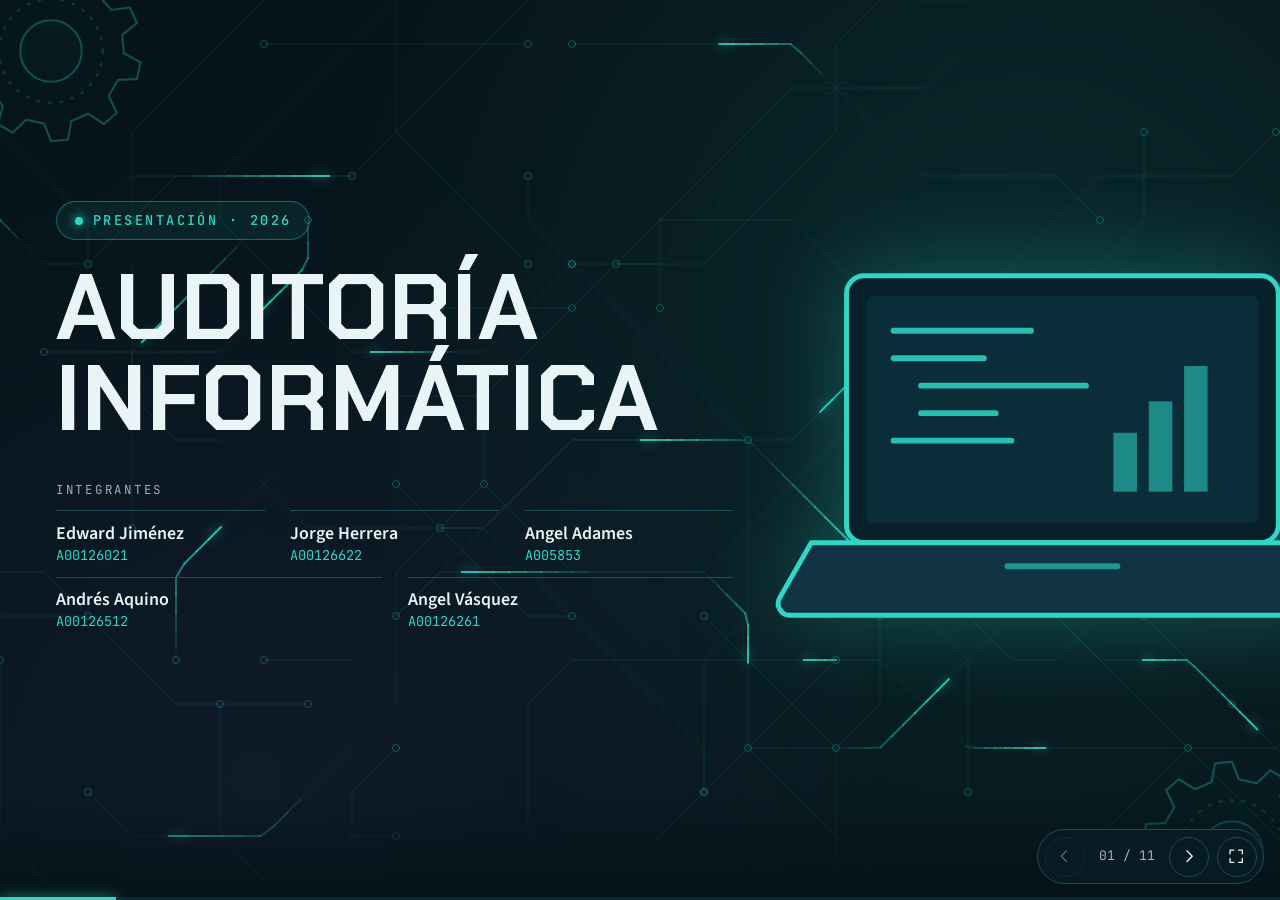
==== index.html @ 8ea58db6 "cambio denombre" ====
<!doctype html><html><head><meta charset=utf8><meta name=viewport content="width=device-width,initial-scale=1,viewport-fit=cover"><style>:root{color-scheme:light;box-sizing:border-box;padding-top:env(safe-area-inset-top,0px);padding-bottom:env(safe-area-inset-bottom,0px)}html{scroll-padding-top:env(safe-area-inset-top,0px)}body{margin:0;padding:0;font:14px -apple-system,BlinkMacSystemFont,sans-serif;background:#fff;color:#000}img{max-width:100%}[hidden]:not([hidden=until-found i]){display:none!important}</style></head><body>
<title>Auditoría Informática</title>
<meta name="claude:viewport-fit-sides" content="cover">
<link rel="preconnect" href="https://fonts.googleapis.com">
<link rel="preconnect" href="https://fonts.gstatic.com" crossorigin>
<link href="https://fonts.googleapis.com/css2?family=Chakra+Petch:wght@500;600;700&family=JetBrains+Mono:wght@500&family=Source+Sans+3:wght@400;600&display=swap" rel="stylesheet">
<style>
/* Layout: one full-viewport slide at a time over an animated circuit canvas.
   Content slides split into text + circular illustration frame; presenter badge pinned bottom-left, navigation bottom-right.
   Deliberately single-theme (dark petrol), so every color is set explicitly. */
:root {
  --bg: #06141a;
  --surface: rgba(12, 37, 48, 0.74);
  --line: #1f4a59;
  --accent: #2fd6c6;
  --accent-dim: rgba(47, 214, 198, 0.38);
  --violet: #8d72f2;
  --fg: #e8f4f6;
  --muted: #93b3bb;
  --font-display: "Chakra Petch", "Segoe UI", sans-serif;
  --font-body: "Source Sans 3", "Segoe UI", system-ui, sans-serif;
  --font-mono: "JetBrains Mono", ui-monospace, "SFMono-Regular", Menlo, monospace;
  color-scheme: dark;
}
* { box-sizing: border-box; }
html, body { height: 100%; }
body {
  margin: 0;
  background: var(--bg);
  color: var(--fg);
  font-family: var(--font-body);
  font-size: 18px;
  line-height: 1.55;
  overflow: hidden;
}
#bg { position: fixed; inset: 0; width: 100%; height: 100%; z-index: 0; display: block; }
#deck { position: relative; z-index: 1; height: 100%; }

.slide {
  position: absolute; inset: 0; display: flex;
  overflow-x: hidden; overflow-y: auto;
  opacity: 0; visibility: hidden;
  transition: opacity .45s ease, visibility 0s linear .45s;
}
.slide.active { opacity: 1; visibility: visible; transition: opacity .45s ease; }

.inner {
  position: relative; z-index: 1;
  margin: auto; width: 100%; max-width: 1200px;
  padding-block: 3rem 6.5rem;
  padding-left: max(16px, env(safe-area-inset-left, 0px));
  padding-right: max(16px, env(safe-area-inset-right, 0px));
}

/* entrance */
.slide.active .a { animation: rise .75s cubic-bezier(.2, .7, .2, 1) both; animation-delay: calc(var(--d, 0) * 90ms); }
@keyframes rise { from { opacity: 0; transform: translateY(18px); } to { opacity: 1; transform: none; } }
@keyframes spin { to { transform: rotate(360deg); } }
@keyframes float { 0%, 100% { transform: translateY(0); } 50% { transform: translateY(-10px); } }
@keyframes pulse { 0%, 100% { opacity: 1; } 50% { opacity: .35; } }

/* type */
.title {
  font-family: var(--font-display); font-weight: 700;
  font-size: clamp(1.7rem, 4.2vw, 3.1rem); line-height: 1.08; letter-spacing: .015em;
  text-transform: uppercase; margin: 0 0 1.7rem; text-wrap: balance;
}
.title::after {
  content: ""; display: block; width: 64px; height: 3px; margin-top: .9rem;
  background: var(--accent); border-radius: 2px; box-shadow: 0 0 14px var(--accent);
}
.lead { font-size: clamp(1.05rem, 1.55vw, 1.32rem); line-height: 1.65; margin: 0; max-width: 62ch; }

.panel {
  background: var(--surface); border: 1px solid var(--line); border-radius: 14px;
  padding: clamp(1.1rem, 2.4vw, 1.9rem) clamp(1.2rem, 2.6vw, 2.2rem);
  backdrop-filter: blur(8px);
  box-shadow: 0 18px 50px rgba(0, 0, 0, .35), inset 0 1px 0 rgba(47, 214, 198, .14);
}

.split { display: grid; grid-template-columns: minmax(0, 1.15fr) minmax(0, .85fr); gap: clamp(1.5rem, 5vw, 4.5rem); align-items: center; }
.split.rev { grid-template-columns: minmax(0, .85fr) minmax(0, 1.15fr); }
.split.rev .frame, .split.rev .art { order: -1; }

/* circular frames */
.frame { position: relative; width: min(100%, 420px); aspect-ratio: 1; justify-self: center; max-width: 100%; }
.frame .disc {
  position: absolute; inset: 0; border-radius: 50%; overflow: hidden;
  border: 3px solid var(--accent);
  box-shadow: 0 0 0 8px rgba(47, 214, 198, .08), 0 0 60px rgba(47, 214, 198, .25);
}
.frame .disc svg { width: 100%; height: 100%; display: block; }
.frame::after {
  content: ""; position: absolute; inset: -18px; border-radius: 50%;
  border: 1.5px dashed var(--accent-dim); animation: spin 70s linear infinite; pointer-events: none;
}
.frame.violet::before {
  content: ""; position: absolute; inset: 0; border-radius: 50%;
  border: 3px solid var(--violet); transform: translate(16px, 12px); box-shadow: 0 0 40px rgba(141, 114, 242, .3);
}
.art svg { width: 100%; max-width: 520px; display: block; margin-inline: auto; filter: drop-shadow(0 0 34px rgba(47, 214, 198, .28)); animation: float 7s ease-in-out infinite; }

/* icons */
.ico { width: 1.45rem; height: 1.45rem; fill: none; stroke: currentColor; stroke-width: 1.7; stroke-linecap: round; stroke-linejoin: round; }
.ico-box {
  width: 2.7rem; height: 2.7rem; flex: none; border-radius: 10px; display: grid; place-items: center;
  background: rgba(47, 214, 198, .1); color: var(--accent); border: 1px solid var(--accent-dim);
}

/* cover */
.cover-main { max-width: min(58%, 720px); }
.kicker {
  display: inline-flex; align-items: center; gap: .65rem;
  font-family: var(--font-mono); font-weight: 500; font-size: .85rem; letter-spacing: .18em; text-transform: uppercase;
  color: var(--accent); border: 1px solid var(--accent-dim); border-radius: 999px; padding: .5rem 1.1rem;
  background: rgba(47, 214, 198, .08);
}
.dot { width: .5rem; height: .5rem; border-radius: 50%; background: var(--accent); box-shadow: 0 0 10px var(--accent); animation: pulse 2.4s ease-in-out infinite; }
.cover-title {
  font-family: var(--font-display); font-weight: 700; text-transform: uppercase;
  font-size: clamp(2.4rem, 7.4vw, 5.8rem); line-height: .98; letter-spacing: .01em; margin: 1.4rem 0 2.2rem;
}
.team-label { font-family: var(--font-mono); font-size: .78rem; letter-spacing: .22em; text-transform: uppercase; color: var(--muted); margin: 0 0 .7rem; }
.team { display: grid; grid-template-columns: repeat(6, minmax(0, 1fr)); gap: 0 1.6rem; list-style: none; padding: 0; margin: 0; }
.team li { grid-column: span 2; display: flex; flex-direction: column; padding: .65rem 0; border-top: 1px solid var(--line); min-width: 0; }
.team li:nth-child(n + 4) { grid-column: span 3; }
.team .nm { font-weight: 600; font-size: 1.12rem; line-height: 1.3; }
.team .mat { font-family: var(--font-mono); font-size: .85rem; color: var(--accent); }
.cover-lap { position: absolute; z-index: 0; top: 0; bottom: 0; right: -6vw; width: min(46vw, 680px); display: grid; place-items: center; pointer-events: none; }
.cover-lap svg { width: 100%; height: auto; filter: drop-shadow(0 0 44px rgba(47, 214, 198, .3)); animation: float 8s ease-in-out infinite; }

/* chips (concepto) */
.chips { display: grid; grid-template-columns: repeat(2, minmax(0, 1fr)); gap: .9rem; }
.chip {
  display: flex; align-items: center; gap: .9rem; padding: 1rem 1.15rem; border-radius: 12px;
  background: var(--surface); border: 1px solid var(--line); backdrop-filter: blur(8px);
  font-family: var(--font-display); font-weight: 600; font-size: clamp(1rem, 1.5vw, 1.2rem); line-height: 1.25;
}

/* importancia */
.points { display: grid; gap: 1rem; }
.point { display: grid; grid-template-columns: auto minmax(0, 1fr); gap: 1.1rem; align-items: start; }
.point .num { font-family: var(--font-mono); font-size: 1.5rem; line-height: 1.25; color: var(--accent); }
.point p { margin: 0; font-size: clamp(1rem, 1.4vw, 1.2rem); line-height: 1.6; }

/* tipos y preguntas */
.types { display: grid; grid-template-columns: repeat(6, minmax(0, 1fr)); gap: 1rem; margin-top: 2rem; }
.types > * { grid-column: span 2; }
.types > *:nth-child(4) { grid-column: 2 / span 2; }
.types > *:nth-child(5) { grid-column: 4 / span 2; }
.module {
  display: flex; align-items: center; gap: 1rem; padding: 1.15rem 1.25rem; border-radius: 12px;
  background: var(--surface); border: 1px solid var(--line); backdrop-filter: blur(8px);
  font-family: var(--font-display); font-weight: 600; font-size: clamp(1rem, 1.45vw, 1.2rem); line-height: 1.25;
}
.qs { display: grid; grid-template-columns: repeat(2, minmax(0, 1fr)); gap: .9rem; }
.q { align-items: center; }

/* etapas */
.steps { display: grid; grid-template-columns: repeat(4, minmax(0, 1fr)); gap: 1rem; align-items: end; margin-top: 2.4rem; }
.step {
  min-height: calc(9rem + var(--i) * 3.4rem); padding: 1.15rem 1.25rem;
  display: flex; flex-direction: column; justify-content: space-between; gap: 1rem; border-radius: 12px;
  background: linear-gradient(180deg, rgba(47, 214, 198, calc(.03 + var(--i) * .05)), var(--surface) 85%);
  border: 1px solid var(--line); backdrop-filter: blur(8px);
}
.step .top { display: flex; align-items: center; justify-content: space-between; gap: .6rem; }
.step .n { font-family: var(--font-mono); font-size: 1.15rem; color: var(--accent); }
.step h3 { margin: 0; font-family: var(--font-display); font-weight: 600; font-size: clamp(1.05rem, 1.6vw, 1.3rem); line-height: 1.2; }

/* cierre */
.thanks { min-height: 100%; display: grid; place-items: center; text-align: center; }
.thanks h2 {
  margin: 0; font-family: var(--font-display); font-weight: 700; text-transform: uppercase; text-wrap: balance;
  font-size: clamp(2.3rem, 7vw, 5.6rem); line-height: 1.05; letter-spacing: .01em;
}
.thanks h2::after { content: ""; display: block; width: 96px; height: 4px; margin: 1.6rem auto 0; background: var(--accent); border-radius: 2px; box-shadow: 0 0 18px var(--accent); }

/* engranajes decorativos */
.gear { position: absolute; z-index: 0; width: clamp(96px, 15vw, 200px); height: auto; fill: rgba(47, 214, 198, .04); stroke: var(--accent); stroke-width: 1.1; opacity: .3; pointer-events: none; animation: spin 48s linear infinite; }
.gear.rv { animation-direction: reverse; }
.gear.tr { top: -2.8rem; right: -2.8rem; }
.gear.tl { top: -2.8rem; left: -2.8rem; }
.gear.bl { bottom: -3rem; left: -3rem; }
.gear.br { bottom: -3rem; right: -3rem; }
.gear.ct { inset: 0; margin: auto; width: min(80vh, 560px); opacity: .16; }

/* presentador y navegación */
.presenter {
  position: fixed; z-index: 6;
  left: max(16px, env(safe-area-inset-left, 0px)); bottom: calc(env(safe-area-inset-bottom, 0px) + 16px);
  display: flex; align-items: center; gap: .75rem; max-width: calc(100% - 200px);
  padding: .55rem 1.1rem .55rem .6rem; border-radius: 18px;
  background: rgba(8, 28, 36, .9); border: 1px solid var(--accent-dim); backdrop-filter: blur(8px);
}
.presenter.pop { animation: rise .5s cubic-bezier(.2, .7, .2, 1) both; }
.avatar {
  width: 2.5rem; height: 2.5rem; border-radius: 50%; flex: none; display: grid; place-items: center;
  font-family: var(--font-mono); font-size: .82rem; font-weight: 500; color: var(--bg); background: var(--accent);
}
.pt { display: block; min-width: 0; }
.pl { display: block; font-family: var(--font-mono); font-size: .62rem; letter-spacing: .24em; text-transform: uppercase; color: var(--muted); line-height: 1.3; }
.pn { font-weight: 600; font-size: .98rem; line-height: 1.3; }
.pm { font-family: var(--font-mono); font-size: .76rem; color: var(--accent); white-space: nowrap; }

.nav {
  position: fixed; z-index: 6;
  right: max(16px, env(safe-area-inset-right, 0px)); bottom: calc(env(safe-area-inset-bottom, 0px) + 16px);
  display: flex; align-items: center; gap: .45rem; padding: .4rem; border-radius: 999px;
  background: rgba(8, 28, 36, .9); border: 1px solid var(--line); backdrop-filter: blur(8px);
}
.nav button {
  width: 2.5rem; height: 2.5rem; border-radius: 50%; border: 1px solid var(--line); background: transparent; color: var(--fg);
  display: grid; place-items: center; cursor: pointer; padding: 0; transition: border-color .2s, color .2s;
}
.nav button:hover:not(:disabled) { border-color: var(--accent); color: var(--accent); }
.nav button:disabled { opacity: .35; cursor: default; }
.nav button:focus-visible { outline: 2px solid var(--accent); outline-offset: 2px; }
.nav .ico { width: 1.15rem; height: 1.15rem; }
.count { font-family: var(--font-mono); font-size: .82rem; color: var(--muted); min-width: 4.4rem; text-align: center; font-variant-numeric: tabular-nums; }
.scrim { position: fixed; z-index: 5; left: 0; right: 0; bottom: 0; height: 6rem; background: linear-gradient(180deg, rgba(6, 20, 26, 0), var(--bg) 85%); pointer-events: none; }
.progress { position: fixed; z-index: 7; left: 0; right: 0; bottom: env(safe-area-inset-bottom, 0px); height: 3px; background: rgba(47, 214, 198, .12); }
.progress i { display: block; height: 100%; width: 9%; background: var(--accent); box-shadow: 0 0 12px var(--accent); transition: width .5s ease; }

/* responsive */
@media (max-width: 860px) {
  .split, .split.rev { grid-template-columns: minmax(0, 1fr); }
  .split.rev .frame, .split.rev .art { order: 0; }
  .frame { width: min(76%, 320px); margin-block: .5rem; }
  .frame.violet { margin-right: 1.5rem; }
  .cover-main { max-width: none; }
  .cover-lap { display: none; }
  .types { grid-template-columns: minmax(0, 1fr); }
  .types > *, .types > *:nth-child(4), .types > *:nth-child(5) { grid-column: auto; }
  .steps { grid-template-columns: minmax(0, 1fr); align-items: stretch; }
  .step { min-height: 0; flex-direction: row; align-items: center; background: var(--surface); }
  .step .top { flex-direction: row-reverse; justify-content: flex-end; gap: 1rem; }
  .inner { padding-block: 2.4rem 6.5rem; }
}
@media (max-width: 560px) {
  .chips, .qs { grid-template-columns: minmax(0, 1fr); }
  .team { grid-template-columns: repeat(2, minmax(0, 1fr)); }
  .team li, .team li:nth-child(n + 4) { grid-column: span 1; }
  .team li:last-child { grid-column: span 2; }
  .nav .fs { display: none; }
  .count { min-width: 3.6rem; font-size: .76rem; }
  .avatar { display: none; }
  .presenter { max-width: calc(100% - 160px); padding: .5rem .9rem; }
  .pn { font-size: .88rem; }
}
@media (prefers-reduced-motion: reduce) {
  *, *::before, *::after { animation: none !important; transition: none !important; }
}
</style>

<svg width="0" height="0" style="position:absolute" aria-hidden="true" focusable="false">
  <defs>
    <linearGradient id="frameBg" x1="0" y1="0" x2="1" y2="1">
      <stop offset="0" stop-color="#0f3a48"/><stop offset="1" stop-color="#07202a"/>
    </linearGradient>
    <symbol id="laptop" viewBox="0 0 300 190">
      <rect x="40" y="6" width="220" height="136" rx="9" fill="#08202a" stroke="var(--accent)" stroke-width="2.5"/>
      <rect x="50" y="16" width="200" height="116" rx="4" fill="#0b2d3a"/>
      <path d="M64 34h70M64 48h46M78 62h84M78 76h38M64 90h60" fill="none" stroke="var(--accent)" stroke-width="3" stroke-linecap="round" opacity=".85"/>
      <g fill="var(--accent)" opacity=".55"><rect x="176" y="86" width="12" height="30"/><rect x="194" y="70" width="12" height="46"/><rect x="212" y="52" width="12" height="64"/></g>
      <path d="M22 142h256l16 28a6 6 0 0 1-5 9H11a6 6 0 0 1-5-9z" fill="#0f3342" stroke="var(--accent)" stroke-width="2.5" stroke-linejoin="round"/>
      <path d="M122 154h56" stroke="var(--accent)" stroke-width="3" stroke-linecap="round" opacity=".6"/>
    </symbol>
    <symbol id="i-search" viewBox="0 0 24 24"><circle cx="11" cy="11" r="6.5"/><path d="M16 16l5 5"/></symbol>
    <symbol id="i-db" viewBox="0 0 24 24"><ellipse cx="12" cy="6" rx="7" ry="3"/><path d="M5 6v6c0 1.7 3.1 3 7 3s7-1.3 7-3V6M5 12v6c0 1.7 3.1 3 7 3s7-1.3 7-3v-6"/></symbol>
    <symbol id="i-shield" viewBox="0 0 24 24"><path d="M12 3l7 3v5.5c0 4.4-3 7.8-7 9.5-4-1.7-7-5.1-7-9.5V6z"/><path d="M9 12l2.2 2.2L15.5 10"/></symbol>
    <symbol id="i-bars" viewBox="0 0 24 24"><path d="M5 20v-7M12 20V5M19 20v-10"/></symbol>
    <symbol id="i-chip" viewBox="0 0 24 24"><rect x="7" y="7" width="10" height="10" rx="1.5"/><path d="M10 3v4M14 3v4M10 17v4M14 17v4M3 10h4M3 14h4M17 10h4M17 14h4"/></symbol>
    <symbol id="i-net" viewBox="0 0 24 24"><circle cx="12" cy="5" r="2.2"/><circle cx="5" cy="19" r="2.2"/><circle cx="19" cy="19" r="2.2"/><path d="M12 7.2v4.3M12 11.5l-6 5.5M12 11.5l6 5.5"/></symbol>
    <symbol id="i-backup" viewBox="0 0 24 24"><ellipse cx="11" cy="5.5" rx="7" ry="2.8"/><path d="M4 5.5v7c0 1.5 3.1 2.8 7 2.8M18 5.5v4"/><path d="M15.5 19l2.5-2.5 2.5 2.5M18 16.5v5"/></symbol>
    <symbol id="i-rules" viewBox="0 0 24 24"><rect x="5" y="3" width="14" height="18" rx="2"/><path d="M9 8h6M9 12h6M9 16h3"/></symbol>
    <symbol id="i-help" viewBox="0 0 24 24"><circle cx="12" cy="12" r="9"/><path d="M9.5 9.5a2.5 2.5 0 0 1 5 .5c0 1.7-2.5 2-2.5 3.5M12 17v.01"/></symbol>
    <symbol id="i-alert" viewBox="0 0 24 24"><path d="M12 3l10 18H2z"/><path d="M12 10v5M12 18v.01"/></symbol>
    <symbol id="i-star" viewBox="0 0 24 24"><path d="M12 3l2.8 5.7 6.2.9-4.5 4.4 1 6.2L12 17.2l-5.5 3 1-6.2L3 9.6l6.2-.9z"/></symbol>
    <symbol id="i-lock" viewBox="0 0 24 24"><rect x="5" y="11" width="14" height="10" rx="2"/><path d="M8 11V8a4 4 0 0 1 8 0v3"/></symbol>
    <symbol id="i-prev" viewBox="0 0 24 24"><path d="M15 5l-7 7 7 7"/></symbol>
    <symbol id="i-next" viewBox="0 0 24 24"><path d="M9 5l7 7-7 7"/></symbol>
    <symbol id="i-full" viewBox="0 0 24 24"><path d="M4 9V4h5M20 9V4h-5M4 15v5h5M20 15v5h-5"/></symbol>
  </defs>
</svg>

<canvas id="bg" aria-hidden="true"></canvas>

<main id="deck">

  <!-- 1 · Portada -->
  <section class="slide active cover" aria-label="Portada" data-gear="br tl rv">
    <div class="cover-lap" aria-hidden="true"><svg viewBox="0 0 300 190"><use href="#laptop" width="300" height="190"/></svg></div>
    <div class="inner">
      <div class="cover-main">
        <span class="kicker a" style="--d:0"><i class="dot"></i>Presentación · 2026</span>
        <h1 class="cover-title a" style="--d:1">Auditoría<br>Informática</h1>
        <p class="team-label a" style="--d:2">Integrantes</p>
        <ul class="team a" style="--d:3">
          <li><span class="nm">Edward Jiménez</span><span class="mat">A00126021</span></li>
          <li><span class="nm">Jorge Herrera</span><span class="mat">A00126622</span></li>
          <li><span class="nm">Angel Adames</span><span class="mat">A005853</span></li>
          <li><span class="nm">Andrés Aquino</span><span class="mat">A00126512</span></li>
          <li><span class="nm">Angel Vásquez</span><span class="mat">A00126261</span></li>
        </ul>
      </div>
    </div>
  </section>

  <!-- 2 · Introducción -->
  <section class="slide" aria-label="Introducción" data-who="Edward Jiménez" data-mat="A00126021" data-gear="br tr rv">
    <div class="inner">
      <div class="split rev">
        <div class="frame a" style="--d:2" aria-hidden="true"><div class="disc">
          <svg viewBox="0 0 400 400">
            <rect width="400" height="400" fill="url(#frameBg)"/>
            <path d="M0 330h110l26 30h264M0 60h90l30 30h60M400 90h-80l-24-24h-60" fill="none" stroke="var(--accent)" stroke-width="1.5" opacity=".22"/>
            <ellipse cx="200" cy="318" rx="150" ry="22" fill="#000" opacity=".25"/>
            <use href="#laptop" x="50" y="120" width="300" height="190"/>
            <circle cx="300" cy="150" r="34" fill="rgba(47,214,198,.14)" stroke="var(--accent)" stroke-width="6"/>
            <path d="M324 176l30 30" stroke="var(--accent)" stroke-width="9" stroke-linecap="round"/>
            <path d="M286 150l10 10 18-20" fill="none" stroke="var(--accent)" stroke-width="5" stroke-linecap="round" stroke-linejoin="round"/>
          </svg>
        </div></div>
        <div>
          <h2 class="title a" style="--d:0">Introducción</h2>
          <div class="panel a" style="--d:1"><p class="lead">La auditoría informática es un proceso de evaluación y revisión de los sistemas informáticos, los equipos, las redes, los programas y la información de una empresa. Su objetivo es comprobar que los recursos tecnológicos funcionen correctamente, sean seguros y se utilicen de manera eficiente.</p></div>
        </div>
      </div>
    </div>
  </section>

  <!-- 3 · Concepto -->
  <section class="slide" aria-label="Concepto de la auditoría informática" data-who="Edward Jiménez" data-mat="A00126021" data-gear="bl tr rv">
    <div class="inner">
      <div class="split">
        <div>
          <h2 class="title a" style="--d:0">Concepto de la auditoría informática</h2>
          <div class="chips">
            <div class="chip a" style="--d:1"><span class="ico-box"><svg class="ico"><use href="#i-search"/></svg></span>Detectar errores y fallos</div>
            <div class="chip a" style="--d:2"><span class="ico-box"><svg class="ico"><use href="#i-db"/></svg></span>Proteger los datos</div>
            <div class="chip a" style="--d:3"><span class="ico-box"><svg class="ico"><use href="#i-shield"/></svg></span>Mejorar la seguridad</div>
            <div class="chip a" style="--d:4"><span class="ico-box"><svg class="ico"><use href="#i-bars"/></svg></span>Optimizar los recursos</div>
          </div>
        </div>
        <div class="frame a" style="--d:2" aria-hidden="true"><div class="disc">
          <svg viewBox="0 0 400 400">
            <rect width="400" height="400" fill="url(#frameBg)"/>
            <rect x="50" y="64" width="300" height="272" rx="14" fill="#0b3340" stroke="var(--accent)" stroke-width="3"/>
            <path d="M70 110h70v36h14M70 170h56M330 130h-70v18h-14M330 196h-50v-48M70 250h74v-40h10M330 262h-62v-44h-14M130 316v-44h22M270 316v-36h-20" fill="none" stroke="var(--accent)" stroke-width="2" opacity=".55" stroke-linecap="round" stroke-linejoin="round"/>
            <g fill="var(--accent)" opacity=".7"><circle cx="70" cy="110" r="4"/><circle cx="70" cy="170" r="4"/><circle cx="330" cy="130" r="4"/><circle cx="330" cy="196" r="4"/><circle cx="70" cy="250" r="4"/><circle cx="330" cy="262" r="4"/></g>
            <g fill="#0a2a34" stroke="var(--violet)" stroke-width="2"><rect x="280" y="80" width="12" height="40" rx="2"/><rect x="300" y="80" width="12" height="40" rx="2"/><rect x="320" y="80" width="12" height="40" rx="2"/></g>
            <circle cx="96" cy="92" r="12" fill="#0a2a34" stroke="var(--violet)" stroke-width="2.5"/>
            <circle cx="190" cy="306" r="10" fill="#0a2a34" stroke="var(--accent)" stroke-width="2.5"/>
            <circle cx="214" cy="306" r="10" fill="#0a2a34" stroke="var(--accent)" stroke-width="2.5"/>
            <rect x="142" y="142" width="116" height="116" rx="5" fill="none" stroke="var(--accent)" stroke-width="7" stroke-dasharray="3 6.5" opacity=".75"/>
            <rect x="154" y="154" width="92" height="92" rx="7" fill="#0f4f5c" stroke="var(--accent)" stroke-width="3"/>
            <rect x="168" y="168" width="64" height="64" rx="4" fill="none" stroke="var(--accent)" stroke-width="1.5" opacity=".6"/>
            <text x="200" y="207" text-anchor="middle" font-family="JetBrains Mono, monospace" font-size="17" font-weight="500" fill="var(--accent)">CPU</text>
          </svg>
        </div></div>
      </div>
    </div>
  </section>

  <!-- 4 · Importancia -->
  <section class="slide" aria-label="Importancia de la auditoría informática" data-who="Edward Jiménez" data-mat="A00126021" data-gear="bl rv">
    <div class="inner">
      <div class="split">
        <div>
          <h2 class="title a" style="--d:0">Importancia de la auditoría informática</h2>
          <div class="points">
            <div class="panel point a" style="--d:1"><span class="num">01</span><p>La auditoría informática es importante porque actualmente las empresas dependen de la tecnología para realizar gran parte de sus actividades. Una falla informática o una pérdida de información puede ocasionar pérdidas económicas, retrasos en las operaciones y daños a la reputación de la organización.</p></div>
            <div class="panel point a" style="--d:2"><span class="num">02</span><p>Por medio de las auditorías, las empresas pueden identificar riesgos, fortalecer sus sistemas de seguridad, reducir costos y tomar mejores decisiones sobre sus recursos tecnológicos.</p></div>
          </div>
        </div>
        <div class="art a" style="--d:2" aria-hidden="true"><svg viewBox="0 0 300 190"><use href="#laptop" width="300" height="190"/></svg></div>
      </div>
    </div>
  </section>

  <!-- 5 · Tipos -->
  <section class="slide" aria-label="Tipos de auditorías informáticas" data-who="Jorge Herrera" data-mat="A00126622" data-gear="tr bl rv">
    <div class="inner">
      <h2 class="title a" style="--d:0">Tipos de auditorías informáticas</h2>
      <div class="types">
        <div class="module a" style="--d:1"><span class="ico-box"><svg class="ico"><use href="#i-shield"/></svg></span>Auditoría de Seguridad Informática</div>
        <div class="module a" style="--d:2"><span class="ico-box"><svg class="ico"><use href="#i-chip"/></svg></span>Auditoría de Hardware y Software</div>
        <div class="module a" style="--d:3"><span class="ico-box"><svg class="ico"><use href="#i-net"/></svg></span>Auditoría de Redes Informáticas</div>
        <div class="module a" style="--d:4"><span class="ico-box"><svg class="ico"><use href="#i-backup"/></svg></span>Auditoría de Datos y Copias de Seguridad</div>
        <div class="module a" style="--d:5"><span class="ico-box"><svg class="ico"><use href="#i-rules"/></svg></span>Auditoría de Normas y Procedimientos</div>
      </div>
    </div>
  </section>

  <!-- 6 · Seguridad -->
  <section class="slide" aria-label="Seguridad informática" data-who="Angel Adames" data-mat="A005853" data-gear="tr bl rv">
    <div class="inner">
      <div class="split">
        <div>
          <h2 class="title a" style="--d:0">Seguridad informática</h2>
          <div class="qs">
            <div class="module q a" style="--d:1"><span class="ico-box"><svg class="ico"><use href="#i-help"/></svg></span>¿Qué es la seguridad informática?</div>
            <div class="module q a" style="--d:2"><span class="ico-box"><svg class="ico"><use href="#i-alert"/></svg></span>Principales amenazas informáticas</div>
            <div class="module q a" style="--d:3"><span class="ico-box"><svg class="ico"><use href="#i-star"/></svg></span>¿Cuál es su importancia?</div>
            <div class="module q a" style="--d:4"><span class="ico-box"><svg class="ico"><use href="#i-lock"/></svg></span>¿Cómo podemos protegernos?</div>
          </div>
        </div>
        <div class="frame violet a" style="--d:2" aria-hidden="true"><div class="disc">
          <svg viewBox="0 0 400 400">
            <rect width="400" height="400" fill="url(#frameBg)"/>
            <rect x="100" y="90" width="200" height="140" rx="10" fill="#0a2a35" stroke="var(--accent)" stroke-width="3"/>
            <rect x="110" y="100" width="180" height="120" rx="4" fill="#0c3744"/>
            <path d="M200 112l42 16v30c0 26-17 44-42 54-25-10-42-28-42-54v-30z" fill="rgba(47,214,198,.14)" stroke="var(--accent)" stroke-width="4" stroke-linejoin="round"/>
            <path d="M182 160l14 14 26-30" fill="none" stroke="var(--accent)" stroke-width="6" stroke-linecap="round" stroke-linejoin="round"/>
            <path d="M200 230v32M160 264h80" stroke="var(--accent)" stroke-width="5" stroke-linecap="round"/>
            <circle cx="72" cy="270" r="28" fill="#123e4c" stroke="var(--accent)" stroke-width="3"/>
            <path d="M20 410c0-54 22-82 52-82s52 28 52 82z" fill="#123e4c" stroke="var(--accent)" stroke-width="3"/>
            <circle cx="328" cy="270" r="28" fill="#2a2455" stroke="var(--violet)" stroke-width="3"/>
            <path d="M276 410c0-54 22-82 52-82s52 28 52 82z" fill="#2a2455" stroke="var(--violet)" stroke-width="3"/>
          </svg>
        </div></div>
      </div>
    </div>
  </section>

  <!-- 7 · Procesos -->
  <section class="slide" aria-label="Procesos de una auditoría informática" data-who="Andrés Aquino" data-mat="A00126512" data-gear="bl tr rv">
    <div class="inner">
      <div class="split">
        <div>
          <h2 class="title a" style="--d:0">Procesos de una auditoría informática</h2>
          <div class="panel a" style="--d:1"><p class="lead">El proceso de una auditoría informática consiste en una serie de pasos que permiten revisar los sistemas tecnológicos de una empresa para comprobar que funcionen correctamente, que la información esté protegida y que se cumplan las normas de seguridad establecidas.</p></div>
        </div>
        <div class="frame a" style="--d:2" aria-hidden="true"><div class="disc">
          <svg viewBox="0 0 400 400">
            <rect width="400" height="400" fill="url(#frameBg)"/>
            <rect x="36" y="70" width="230" height="150" rx="10" fill="#0a2a35" stroke="var(--accent)" stroke-width="2.5"/>
            <path d="M36 98h230" stroke="var(--accent)" stroke-width="2" opacity=".5"/>
            <g fill="var(--accent)"><circle cx="52" cy="84" r="4"/><circle cx="66" cy="84" r="4" opacity=".6"/><circle cx="80" cy="84" r="4" opacity=".3"/></g>
            <path d="M54 118h80M54 136h120M70 154h60M70 172h96M54 190h50" fill="none" stroke="var(--accent)" stroke-width="4" stroke-linecap="round" opacity=".8"/>
            <rect x="146" y="170" width="220" height="162" rx="10" fill="#0c3744" stroke="var(--violet)" stroke-width="2.5"/>
            <path d="M146 198h220" stroke="var(--violet)" stroke-width="2" opacity=".6"/>
            <path d="M166 232h180M166 262h180M166 292h180" stroke="var(--accent)" stroke-width="1" opacity=".2"/>
            <polyline points="166,304 204,272 240,284 284,240 322,254 350,222" fill="none" stroke="var(--accent)" stroke-width="4" stroke-linejoin="round" stroke-linecap="round"/>
            <g fill="var(--accent)"><circle cx="204" cy="272" r="5"/><circle cx="284" cy="240" r="5"/><circle cx="350" cy="222" r="6"/></g>
          </svg>
        </div></div>
      </div>
    </div>
  </section>

  <!-- 8 · Etapas -->
  <section class="slide" aria-label="Etapas principales" data-who="Andrés Aquino" data-mat="A00126512" data-gear="tr bl rv">
    <div class="inner">
      <h2 class="title a" style="--d:0">Etapas principales</h2>
      <div class="steps">
        <div class="step a" style="--i:0;--d:1"><div class="top"><span class="n">01</span><span class="ico-box"><svg class="ico"><use href="#i-rules"/></svg></span></div><h3>Planificación</h3></div>
        <div class="step a" style="--i:1;--d:2"><div class="top"><span class="n">02</span><span class="ico-box"><svg class="ico"><use href="#i-db"/></svg></span></div><h3>Recopilación de información</h3></div>
        <div class="step a" style="--i:2;--d:3"><div class="top"><span class="n">03</span><span class="ico-box"><svg class="ico"><use href="#i-chip"/></svg></span></div><h3>Evaluación de sistemas</h3></div>
        <div class="step a" style="--i:3;--d:4"><div class="top"><span class="n">04</span><span class="ico-box"><svg class="ico"><use href="#i-alert"/></svg></span></div><h3>Identificación de riesgos</h3></div>
      </div>
    </div>
  </section>

  <!-- 9 · Beneficios -->
  <section class="slide" aria-label="Beneficios de una auditoría informática" data-who="Angel Vásquez" data-mat="A00126261" data-gear="br tr rv">
    <div class="inner">
      <div class="split rev">
        <div class="frame a" style="--d:2" aria-hidden="true"><div class="disc">
          <svg viewBox="0 0 400 400">
            <rect width="400" height="400" fill="url(#frameBg)"/>
            <rect x="168" y="76" width="204" height="196" rx="12" fill="#0a2a35" stroke="var(--accent)" stroke-width="3"/>
            <path d="M270 96l36 14v26c0 22-15 38-36 46-21-8-36-24-36-46v-26z" fill="rgba(47,214,198,.14)" stroke="var(--accent)" stroke-width="4" stroke-linejoin="round"/>
            <path d="M254 138l12 12 22-26" fill="none" stroke="var(--accent)" stroke-width="5" stroke-linecap="round" stroke-linejoin="round"/>
            <g fill="var(--accent)"><rect x="190" y="204" width="120" height="8" rx="4" opacity=".8"/><rect x="190" y="224" width="84" height="8" rx="4" opacity=".55"/><rect x="190" y="244" width="150" height="8" rx="4" opacity=".35"/></g>
            <circle cx="88" cy="172" r="30" fill="#123e4c" stroke="var(--accent)" stroke-width="3"/>
            <path d="M22 410c0-62 28-104 66-104s66 42 66 104z" fill="#123e4c" stroke="var(--accent)" stroke-width="3"/>
            <g transform="rotate(-14 132 313)"><rect x="100" y="270" width="64" height="86" rx="8" fill="#0c3744" stroke="var(--violet)" stroke-width="3"/><path d="M112 292h40M112 308h40M112 324h24" stroke="var(--violet)" stroke-width="3" stroke-linecap="round" opacity=".8"/></g>
          </svg>
        </div></div>
        <div>
          <h2 class="title a" style="--d:0">Beneficios de una auditoría informática</h2>
          <div class="panel a" style="--d:1"><p class="lead">Una auditoría informática permite revisar y evaluar los sistemas, equipos, redes y procesos tecnológicos de una organización. Su principal beneficio es mejorar la seguridad de la información, ya que ayuda a detectar vulnerabilidades, errores y posibles amenazas. También permite proteger los datos contra pérdidas o accesos no autorizados, mejorar el rendimiento de los sistemas y reducir costos al identificar recursos innecesarios.</p></div>
        </div>
      </div>
    </div>
  </section>

  <!-- 10 · Resultados -->
  <section class="slide" aria-label="Resultados de una auditoría informática" data-who="Angel Vásquez" data-mat="A00126261" data-gear="bl tr rv">
    <div class="inner">
      <div class="split">
        <div>
          <h2 class="title a" style="--d:0">Resultados de una auditoría informática</h2>
          <div class="panel a" style="--d:1"><p class="lead">Los resultados de una auditoría informática muestran el estado de los sistemas tecnológicos de una organización. Permiten identificar errores, riesgos, vulnerabilidades y problemas de seguridad, además de comprobar si los sistemas cumplen con las normas y procedimientos establecidos. También incluyen recomendaciones para corregir los problemas encontrados, mejorar el rendimiento y aumentar la seguridad y eficiencia de los recursos informáticos.</p></div>
        </div>
        <div class="frame a" style="--d:2" aria-hidden="true"><div class="disc">
          <svg viewBox="0 0 400 400">
            <rect width="400" height="400" fill="url(#frameBg)"/>
            <path d="M40 282l30-40h260l30 40v60a10 10 0 0 1-10 10H50a10 10 0 0 1-10-10z" fill="#0a2a35" stroke="var(--accent)" stroke-width="3" stroke-linejoin="round"/>
            <g fill="none" stroke="var(--accent)" stroke-width="12" stroke-linecap="round" stroke-dasharray="0 22" opacity=".55"><path d="M78 264h244"/><path d="M66 290h268"/><path d="M62 316h276"/></g>
            <rect x="130" y="332" width="140" height="9" rx="4.5" fill="var(--accent)" opacity=".45"/>
            <rect x="130" y="70" width="140" height="46" rx="23" fill="rgba(47,214,198,.14)" stroke="var(--accent)" stroke-width="3"/>
            <text x="200" y="101" text-anchor="middle" font-family="JetBrains Mono, monospace" font-size="22" font-weight="500" letter-spacing="4" fill="var(--accent)">AUDIT</text>
            <circle cx="90" cy="170" r="24" fill="rgba(47,214,198,.12)" stroke="var(--accent)" stroke-width="5"/>
            <path d="M107 188l22 22" stroke="var(--accent)" stroke-width="7" stroke-linecap="round"/>
            <rect x="206" y="140" width="54" height="68" rx="8" fill="#0c3744" stroke="var(--violet)" stroke-width="3"/>
            <path d="M216 160l5 5 9-10M216 182l5 5 9-10M238 160h14M238 182h14" fill="none" stroke="var(--violet)" stroke-width="3" stroke-linecap="round" stroke-linejoin="round"/>
            <g fill="none" stroke="var(--accent)" stroke-width="3" stroke-linecap="round" stroke-linejoin="round"><path d="M318 136v68M290 204h56M290 150h56"/><path d="M293 150l-13 28h26zM343 150l-13 28h26z"/></g>
          </svg>
        </div></div>
      </div>
    </div>
  </section>

  <!-- 11 · Gracias -->
  <section class="slide" aria-label="Agradecimiento" data-gear="ct">
    <div class="inner thanks">
      <h2 class="a" style="--d:0">Gracias por su atención</h2>
    </div>
  </section>

</main>

<div class="presenter" id="presenter" hidden aria-live="polite">
  <span class="avatar" id="pAv"></span>
  <span class="pt"><span class="pl">Expone</span><span class="pn" id="pName"></span> <span class="pm" id="pMat"></span></span>
</div>
<div class="scrim" aria-hidden="true"></div>
<nav class="nav" aria-label="Navegación de la presentación">
  <button type="button" id="prev" aria-label="Diapositiva anterior"><svg class="ico"><use href="#i-prev"/></svg></button>
  <span class="count" id="count">01 / 11</span>
  <button type="button" id="next" aria-label="Diapositiva siguiente"><svg class="ico"><use href="#i-next"/></svg></button>
  <button type="button" id="full" class="fs" aria-label="Pantalla completa"><svg class="ico"><use href="#i-full"/></svg></button>
</nav>
<div class="progress" aria-hidden="true"><i id="bar"></i></div>

<script>
(function () {
  /* ---------- engranajes decorativos ---------- */
  function gearPath() {
    var n = 10, ro = 47, ri = 38, s = 2 * Math.PI / n, c = 50, d = '';
    function P(r, a) { return (c + r * Math.cos(a)).toFixed(2) + ' ' + (c + r * Math.sin(a)).toFixed(2); }
    for (var i = 0; i < n; i++) {
      var a = i * s;
      var q = [[ri, a + .05 * s], [ro, a + .2 * s], [ro, a + .5 * s], [ri, a + .65 * s]];
      for (var j = 0; j < 4; j++) d += (i === 0 && j === 0 ? 'M' : 'L') + P(q[j][0], q[j][1]) + ' ';
    }
    return d + 'Z';
  }
  var GP = gearPath();
  var NS = 'http://www.w3.org/2000/svg';
  var slides = Array.prototype.slice.call(document.querySelectorAll('.slide'));
  slides.forEach(function (sl) {
    (sl.getAttribute('data-gear') || '').split(' ').filter(Boolean).forEach(function (pos) {
      if (pos === 'rv') return;
      var svg = document.createElementNS(NS, 'svg');
      svg.setAttribute('viewBox', '0 0 100 100');
      svg.setAttribute('aria-hidden', 'true');
      svg.setAttribute('class', 'gear ' + pos + (pos === 'bl' || pos === 'tl' ? ' rv' : ''));
      svg.innerHTML = '<path d="' + GP + '"/><circle cx="50" cy="50" r="16"/><circle cx="50" cy="50" r="27" stroke-dasharray="2 4" opacity=".6"/>';
      sl.appendChild(svg);
    });
  });

  /* ---------- fondo animado: circuitos con pulsos ---------- */
  var cv = document.getElementById('bg');
  var cx = cv.getContext('2d');
  var reduce = window.matchMedia && window.matchMedia('(prefers-reduced-motion: reduce)').matches;
  var W = 0, H = 0, paths = [], last = 0, CELL = 44;
  function rnd(a, b) { return a + Math.random() * (b - a); }
  function ri(a, b) { return Math.floor(rnd(a, b + 1)); }
  function build() {
    var dpr = Math.min(window.devicePixelRatio || 1, 2);
    W = window.innerWidth; H = window.innerHeight;
    cv.width = Math.round(W * dpr); cv.height = Math.round(H * dpr);
    cx.setTransform(dpr, 0, 0, dpr, 0, 0);
    paths = [];
    var count = Math.min(46, Math.round(W * H / 42000) + 12);
    for (var i = 0; i < count; i++) {
      var x = Math.round(rnd(0, W) / CELL) * CELL, y = Math.round(rnd(0, H) / CELL) * CELL;
      var ang = ri(0, 7), pts = [[x, y]], steps = ri(4, 9);
      for (var s = 0; s < steps; s++) {
        var len = CELL * ri(1, 3);
        x += Math.round(Math.cos(ang * Math.PI / 4)) * len;
        y += Math.round(Math.sin(ang * Math.PI / 4)) * len;
        pts.push([x, y]);
        ang += Math.random() < .25 ? 0 : (Math.random() < .5 ? -1 : 1);
      }
      var cum = [0], tot = 0;
      for (var k = 1; k < pts.length; k++) {
        tot += Math.hypot(pts[k][0] - pts[k - 1][0], pts[k][1] - pts[k - 1][1]);
        cum.push(tot);
      }
      paths.push({ pts: pts, cum: cum, len: tot, t: rnd(0, tot), speed: rnd(45, 115), tail: rnd(80, 150) });
    }
  }
  function at(p, s) {
    s = Math.max(0, Math.min(p.len, s));
    for (var i = 1; i < p.cum.length; i++) {
      if (s <= p.cum[i]) {
        var f = (s - p.cum[i - 1]) / ((p.cum[i] - p.cum[i - 1]) || 1);
        return [p.pts[i - 1][0] + (p.pts[i][0] - p.pts[i - 1][0]) * f, p.pts[i - 1][1] + (p.pts[i][1] - p.pts[i - 1][1]) * f];
      }
    }
    return p.pts[p.pts.length - 1];
  }
  function orb(x, y, r, rgb, a) {
    var g = cx.createRadialGradient(x, y, 0, x, y, r);
    g.addColorStop(0, 'rgba(' + rgb + ',' + a + ')');
    g.addColorStop(1, 'rgba(' + rgb + ',0)');
    cx.fillStyle = g; cx.fillRect(0, 0, W, H);
  }
  function draw(t) {
    var dt = Math.min(.05, (t - last) / 1000 || 0); last = t;
    cx.fillStyle = '#06141a'; cx.fillRect(0, 0, W, H);
    var m = Math.max(W, H);
    orb(W * (.78 + .06 * Math.sin(t / 9000)), H * (.28 + .08 * Math.cos(t / 11000)), m * .55, '47,214,198', .11);
    orb(W * (.15 + .05 * Math.cos(t / 13000)), H * (.85 + .05 * Math.sin(t / 10000)), m * .5, '141,114,242', .07);
    cx.lineJoin = 'round'; cx.lineCap = 'round'; cx.lineWidth = 1;
    var i, j, p, q;
    for (i = 0; i < paths.length; i++) {
      p = paths[i];
      cx.strokeStyle = 'rgba(47,214,198,.10)';
      cx.beginPath();
      for (j = 0; j < p.pts.length; j++) { q = p.pts[j]; if (j) cx.lineTo(q[0], q[1]); else cx.moveTo(q[0], q[1]); }
      cx.stroke();
      cx.strokeStyle = 'rgba(47,214,198,.30)';
      cx.beginPath();
      var a = p.pts[0], b = p.pts[p.pts.length - 1];
      cx.moveTo(a[0] + 3.5, a[1]); cx.arc(a[0], a[1], 3.5, 0, 6.2832);
      cx.moveTo(b[0] + 3.5, b[1]); cx.arc(b[0], b[1], 3.5, 0, 6.2832);
      cx.stroke();
    }
    if (reduce) return;
    cx.lineWidth = 2;
    for (i = 0; i < paths.length; i++) {
      p = paths[i];
      p.t += p.speed * dt;
      if (p.t - p.tail > p.len) { p.t = 0; p.speed = rnd(45, 115); }
      for (j = 0; j < 8; j++) {
        var s0 = p.t - p.tail * j / 8, s1 = p.t - p.tail * (j + 1) / 8;
        if (s0 < 0 || s0 > p.len + 1) continue;
        var u = at(p, s0), v = at(p, s1);
        cx.strokeStyle = 'rgba(47,214,198,' + ((1 - j / 8) * .85).toFixed(2) + ')';
        cx.shadowColor = 'rgba(47,214,198,.9)';
        cx.shadowBlur = j === 0 ? 12 : 0;
        cx.beginPath(); cx.moveTo(u[0], u[1]); cx.lineTo(v[0], v[1]); cx.stroke();
      }
      cx.shadowBlur = 0;
    }
  }
  function loop(t) { draw(t); requestAnimationFrame(loop); }
  build();
  if (reduce) { draw(0); } else { requestAnimationFrame(loop); }
  var rt;
  window.addEventListener('resize', function () {
    clearTimeout(rt);
    rt = setTimeout(function () { build(); if (reduce) draw(0); }, 150);
  });

  /* ---------- navegación ---------- */
  var cur = 0, lastIdx = slides.length - 1;
  var badge = document.getElementById('presenter');
  var pAv = document.getElementById('pAv'), pName = document.getElementById('pName'), pMat = document.getElementById('pMat');
  var count = document.getElementById('count'), bar = document.getElementById('bar');
  var prev = document.getElementById('prev'), next = document.getElementById('next'), full = document.getElementById('full');
  function pad(n) { return (n < 10 ? '0' : '') + n; }
  function show(n) {
    n = Math.max(0, Math.min(lastIdx, n));
    cur = n;
    slides.forEach(function (s, i) {
      s.classList.toggle('active', i === n);
      s.setAttribute('aria-hidden', i === n ? 'false' : 'true');
    });
    var s = slides[n], who = s.getAttribute('data-who');
    if (who) {
      pName.textContent = who;
      pMat.textContent = s.getAttribute('data-mat');
      pAv.textContent = who.split(' ').slice(0, 2).map(function (w) { return w.charAt(0); }).join('');
      badge.hidden = false;
      badge.classList.remove('pop'); void badge.offsetWidth; badge.classList.add('pop');
    } else {
      badge.hidden = true;
    }
    count.textContent = pad(n + 1) + ' / ' + pad(slides.length);
    bar.style.width = ((n + 1) / slides.length * 100) + '%';
    prev.disabled = n === 0; next.disabled = n === lastIdx;
    s.scrollTop = 0;
  }
  prev.addEventListener('click', function () { show(cur - 1); });
  next.addEventListener('click', function () { show(cur + 1); });
  full.addEventListener('click', function () {
    try {
      if (document.fullscreenElement) { document.exitFullscreen(); }
      else { var p = document.documentElement.requestFullscreen(); if (p && p.catch) p.catch(function () {}); }
    } catch (e) {}
  });
  document.addEventListener('keydown', function (e) {
    if (e.metaKey || e.ctrlKey || e.altKey) return;
    var k = e.key;
    if (k === 'ArrowRight' || k === 'PageDown' || k === ' ') { e.preventDefault(); show(cur + 1); }
    else if (k === 'ArrowLeft' || k === 'PageUp') { e.preventDefault(); show(cur - 1); }
    else if (k === 'Home') { show(0); }
    else if (k === 'End') { show(lastIdx); }
  });
  var tx = 0, ty = 0;
  document.addEventListener('touchstart', function (e) { tx = e.touches[0].clientX; ty = e.touches[0].clientY; }, { passive: true });
  document.addEventListener('touchend', function (e) {
    var dx = e.changedTouches[0].clientX - tx, dy = e.changedTouches[0].clientY - ty;
    if (Math.abs(dx) > 60 && Math.abs(dx) > Math.abs(dy) * 1.5) show(cur + (dx < 0 ? 1 : -1));
  }, { passive: true });
  show(0);
})();
</script>

</body></html>
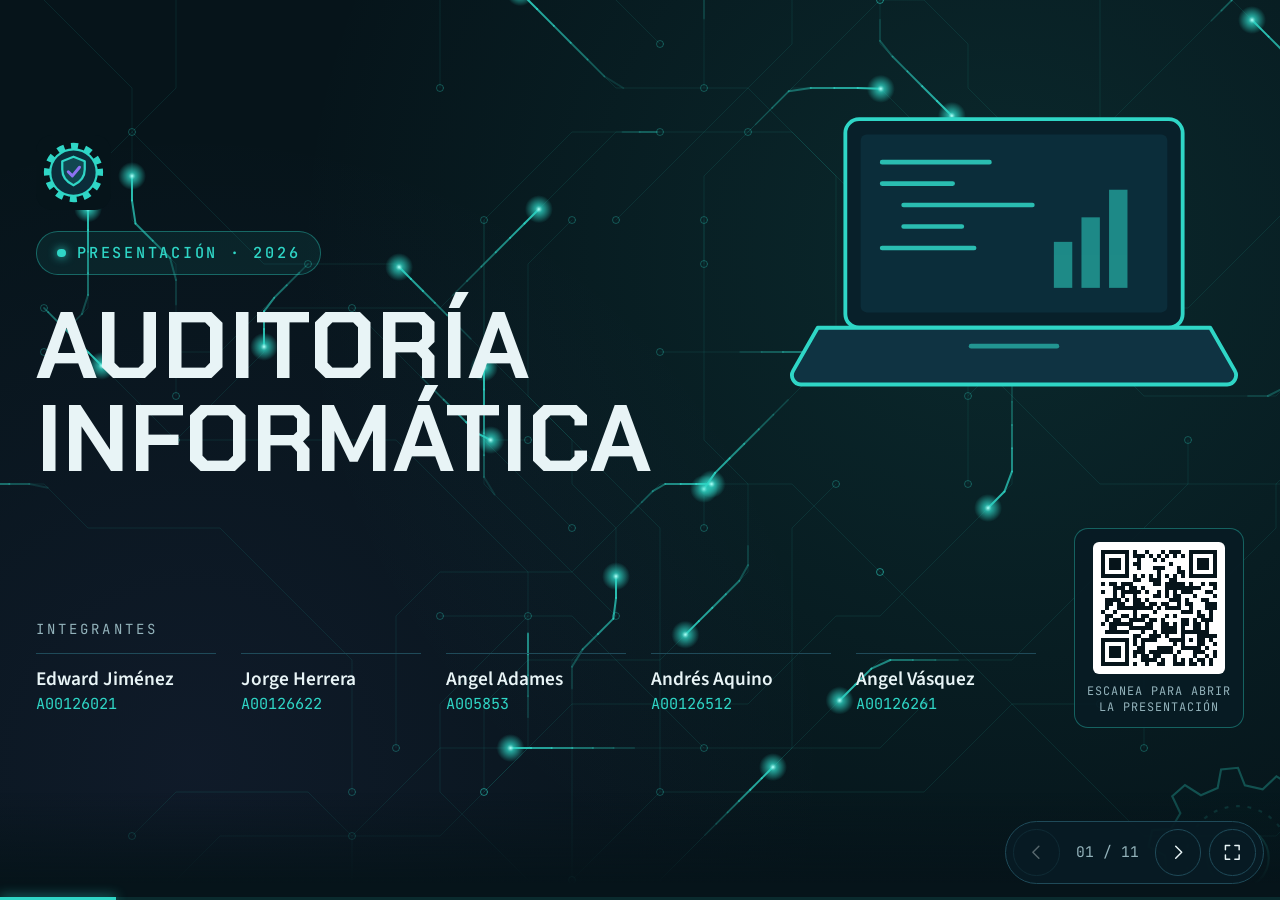
==== commit 07240968: "reorganizacion" ====
--- a/index.html
+++ b/index.html
@@ -1,718 +1,322 @@
 <!doctype html><html><head><meta charset=utf8><meta name=viewport content="width=device-width,initial-scale=1,viewport-fit=cover"><style>:root{color-scheme:light;box-sizing:border-box;padding-top:env(safe-area-inset-top,0px);padding-bottom:env(safe-area-inset-bottom,0px)}html{scroll-padding-top:env(safe-area-inset-top,0px)}body{margin:0;padding:0;font:14px -apple-system,BlinkMacSystemFont,sans-serif;background:#fff;color:#000}img{max-width:100%}[hidden]:not([hidden=until-found i]){display:none!important}</style></head><body>
 <title>Auditoría Informática</title>
 <meta name="claude:viewport-fit-sides" content="cover">
+<link rel="icon" type="image/svg+xml" href="assets/logo.svg">
 <link rel="preconnect" href="https://fonts.googleapis.com">
 <link rel="preconnect" href="https://fonts.gstatic.com" crossorigin>
 <link href="https://fonts.googleapis.com/css2?family=Chakra+Petch:wght@500;600;700&family=JetBrains+Mono:wght@500&family=Source+Sans+3:wght@400;600&display=swap" rel="stylesheet">
-<style>
-/* Layout: one full-viewport slide at a time over an animated circuit canvas.
-   Content slides split into text + circular illustration frame; presenter badge pinned bottom-left, navigation bottom-right.
-   Deliberately single-theme (dark petrol), so every color is set explicitly. */
-:root {
-  --bg: #06141a;
-  --surface: rgba(12, 37, 48, 0.74);
-  --line: #1f4a59;
-  --accent: #2fd6c6;
-  --accent-dim: rgba(47, 214, 198, 0.38);
-  --violet: #8d72f2;
-  --fg: #e8f4f6;
-  --muted: #93b3bb;
-  --font-display: "Chakra Petch", "Segoe UI", sans-serif;
-  --font-body: "Source Sans 3", "Segoe UI", system-ui, sans-serif;
-  --font-mono: "JetBrains Mono", ui-monospace, "SFMono-Regular", Menlo, monospace;
-  color-scheme: dark;
-}
-* { box-sizing: border-box; }
-html, body { height: 100%; }
-body {
-  margin: 0;
-  background: var(--bg);
-  color: var(--fg);
-  font-family: var(--font-body);
-  font-size: 18px;
-  line-height: 1.55;
-  overflow: hidden;
-}
-#bg { position: fixed; inset: 0; width: 100%; height: 100%; z-index: 0; display: block; }
-#deck { position: relative; z-index: 1; height: 100%; }
-
-.slide {
-  position: absolute; inset: 0; display: flex;
-  overflow-x: hidden; overflow-y: auto;
-  opacity: 0; visibility: hidden;
-  transition: opacity .45s ease, visibility 0s linear .45s;
-}
-.slide.active { opacity: 1; visibility: visible; transition: opacity .45s ease; }
-
-.inner {
-  position: relative; z-index: 1;
-  margin: auto; width: 100%; max-width: 1200px;
-  padding-block: 3rem 6.5rem;
-  padding-left: max(16px, env(safe-area-inset-left, 0px));
-  padding-right: max(16px, env(safe-area-inset-right, 0px));
-}
-
-/* entrance */
-.slide.active .a { animation: rise .75s cubic-bezier(.2, .7, .2, 1) both; animation-delay: calc(var(--d, 0) * 90ms); }
-@keyframes rise { from { opacity: 0; transform: translateY(18px); } to { opacity: 1; transform: none; } }
-@keyframes spin { to { transform: rotate(360deg); } }
-@keyframes float { 0%, 100% { transform: translateY(0); } 50% { transform: translateY(-10px); } }
-@keyframes pulse { 0%, 100% { opacity: 1; } 50% { opacity: .35; } }
-
-/* type */
-.title {
-  font-family: var(--font-display); font-weight: 700;
-  font-size: clamp(1.7rem, 4.2vw, 3.1rem); line-height: 1.08; letter-spacing: .015em;
-  text-transform: uppercase; margin: 0 0 1.7rem; text-wrap: balance;
-}
-.title::after {
-  content: ""; display: block; width: 64px; height: 3px; margin-top: .9rem;
-  background: var(--accent); border-radius: 2px; box-shadow: 0 0 14px var(--accent);
-}
-.lead { font-size: clamp(1.05rem, 1.55vw, 1.32rem); line-height: 1.65; margin: 0; max-width: 62ch; }
-
-.panel {
-  background: var(--surface); border: 1px solid var(--line); border-radius: 14px;
-  padding: clamp(1.1rem, 2.4vw, 1.9rem) clamp(1.2rem, 2.6vw, 2.2rem);
-  backdrop-filter: blur(8px);
-  box-shadow: 0 18px 50px rgba(0, 0, 0, .35), inset 0 1px 0 rgba(47, 214, 198, .14);
-}
-
-.split { display: grid; grid-template-columns: minmax(0, 1.15fr) minmax(0, .85fr); gap: clamp(1.5rem, 5vw, 4.5rem); align-items: center; }
-.split.rev { grid-template-columns: minmax(0, .85fr) minmax(0, 1.15fr); }
-.split.rev .frame, .split.rev .art { order: -1; }
-
-/* circular frames */
-.frame { position: relative; width: min(100%, 420px); aspect-ratio: 1; justify-self: center; max-width: 100%; }
-.frame .disc {
-  position: absolute; inset: 0; border-radius: 50%; overflow: hidden;
-  border: 3px solid var(--accent);
-  box-shadow: 0 0 0 8px rgba(47, 214, 198, .08), 0 0 60px rgba(47, 214, 198, .25);
-}
-.frame .disc svg { width: 100%; height: 100%; display: block; }
-.frame::after {
-  content: ""; position: absolute; inset: -18px; border-radius: 50%;
-  border: 1.5px dashed var(--accent-dim); animation: spin 70s linear infinite; pointer-events: none;
-}
-.frame.violet::before {
-  content: ""; position: absolute; inset: 0; border-radius: 50%;
-  border: 3px solid var(--violet); transform: translate(16px, 12px); box-shadow: 0 0 40px rgba(141, 114, 242, .3);
-}
-.art svg { width: 100%; max-width: 520px; display: block; margin-inline: auto; filter: drop-shadow(0 0 34px rgba(47, 214, 198, .28)); animation: float 7s ease-in-out infinite; }
-
-/* icons */
-.ico { width: 1.45rem; height: 1.45rem; fill: none; stroke: currentColor; stroke-width: 1.7; stroke-linecap: round; stroke-linejoin: round; }
-.ico-box {
-  width: 2.7rem; height: 2.7rem; flex: none; border-radius: 10px; display: grid; place-items: center;
-  background: rgba(47, 214, 198, .1); color: var(--accent); border: 1px solid var(--accent-dim);
-}
-
-/* cover */
-.cover-main { max-width: min(58%, 720px); }
-.kicker {
-  display: inline-flex; align-items: center; gap: .65rem;
-  font-family: var(--font-mono); font-weight: 500; font-size: .85rem; letter-spacing: .18em; text-transform: uppercase;
-  color: var(--accent); border: 1px solid var(--accent-dim); border-radius: 999px; padding: .5rem 1.1rem;
-  background: rgba(47, 214, 198, .08);
-}
-.dot { width: .5rem; height: .5rem; border-radius: 50%; background: var(--accent); box-shadow: 0 0 10px var(--accent); animation: pulse 2.4s ease-in-out infinite; }
-.cover-title {
-  font-family: var(--font-display); font-weight: 700; text-transform: uppercase;
-  font-size: clamp(2.4rem, 7.4vw, 5.8rem); line-height: .98; letter-spacing: .01em; margin: 1.4rem 0 2.2rem;
-}
-.team-label { font-family: var(--font-mono); font-size: .78rem; letter-spacing: .22em; text-transform: uppercase; color: var(--muted); margin: 0 0 .7rem; }
-.team { display: grid; grid-template-columns: repeat(6, minmax(0, 1fr)); gap: 0 1.6rem; list-style: none; padding: 0; margin: 0; }
-.team li { grid-column: span 2; display: flex; flex-direction: column; padding: .65rem 0; border-top: 1px solid var(--line); min-width: 0; }
-.team li:nth-child(n + 4) { grid-column: span 3; }
-.team .nm { font-weight: 600; font-size: 1.12rem; line-height: 1.3; }
-.team .mat { font-family: var(--font-mono); font-size: .85rem; color: var(--accent); }
-.cover-lap { position: absolute; z-index: 0; top: 0; bottom: 0; right: -6vw; width: min(46vw, 680px); display: grid; place-items: center; pointer-events: none; }
-.cover-lap svg { width: 100%; height: auto; filter: drop-shadow(0 0 44px rgba(47, 214, 198, .3)); animation: float 8s ease-in-out infinite; }
-
-/* chips (concepto) */
-.chips { display: grid; grid-template-columns: repeat(2, minmax(0, 1fr)); gap: .9rem; }
-.chip {
-  display: flex; align-items: center; gap: .9rem; padding: 1rem 1.15rem; border-radius: 12px;
-  background: var(--surface); border: 1px solid var(--line); backdrop-filter: blur(8px);
-  font-family: var(--font-display); font-weight: 600; font-size: clamp(1rem, 1.5vw, 1.2rem); line-height: 1.25;
-}
-
-/* importancia */
-.points { display: grid; gap: 1rem; }
-.point { display: grid; grid-template-columns: auto minmax(0, 1fr); gap: 1.1rem; align-items: start; }
-.point .num { font-family: var(--font-mono); font-size: 1.5rem; line-height: 1.25; color: var(--accent); }
-.point p { margin: 0; font-size: clamp(1rem, 1.4vw, 1.2rem); line-height: 1.6; }
-
-/* tipos y preguntas */
-.types { display: grid; grid-template-columns: repeat(6, minmax(0, 1fr)); gap: 1rem; margin-top: 2rem; }
-.types > * { grid-column: span 2; }
-.types > *:nth-child(4) { grid-column: 2 / span 2; }
-.types > *:nth-child(5) { grid-column: 4 / span 2; }
-.module {
-  display: flex; align-items: center; gap: 1rem; padding: 1.15rem 1.25rem; border-radius: 12px;
-  background: var(--surface); border: 1px solid var(--line); backdrop-filter: blur(8px);
-  font-family: var(--font-display); font-weight: 600; font-size: clamp(1rem, 1.45vw, 1.2rem); line-height: 1.25;
-}
-.qs { display: grid; grid-template-columns: repeat(2, minmax(0, 1fr)); gap: .9rem; }
-.q { align-items: center; }
-
-/* etapas */
-.steps { display: grid; grid-template-columns: repeat(4, minmax(0, 1fr)); gap: 1rem; align-items: end; margin-top: 2.4rem; }
-.step {
-  min-height: calc(9rem + var(--i) * 3.4rem); padding: 1.15rem 1.25rem;
-  display: flex; flex-direction: column; justify-content: space-between; gap: 1rem; border-radius: 12px;
-  background: linear-gradient(180deg, rgba(47, 214, 198, calc(.03 + var(--i) * .05)), var(--surface) 85%);
-  border: 1px solid var(--line); backdrop-filter: blur(8px);
-}
-.step .top { display: flex; align-items: center; justify-content: space-between; gap: .6rem; }
-.step .n { font-family: var(--font-mono); font-size: 1.15rem; color: var(--accent); }
-.step h3 { margin: 0; font-family: var(--font-display); font-weight: 600; font-size: clamp(1.05rem, 1.6vw, 1.3rem); line-height: 1.2; }
-
-/* cierre */
-.thanks { min-height: 100%; display: grid; place-items: center; text-align: center; }
-.thanks h2 {
-  margin: 0; font-family: var(--font-display); font-weight: 700; text-transform: uppercase; text-wrap: balance;
-  font-size: clamp(2.3rem, 7vw, 5.6rem); line-height: 1.05; letter-spacing: .01em;
-}
-.thanks h2::after { content: ""; display: block; width: 96px; height: 4px; margin: 1.6rem auto 0; background: var(--accent); border-radius: 2px; box-shadow: 0 0 18px var(--accent); }
-
-/* engranajes decorativos */
-.gear { position: absolute; z-index: 0; width: clamp(96px, 15vw, 200px); height: auto; fill: rgba(47, 214, 198, .04); stroke: var(--accent); stroke-width: 1.1; opacity: .3; pointer-events: none; animation: spin 48s linear infinite; }
-.gear.rv { animation-direction: reverse; }
-.gear.tr { top: -2.8rem; right: -2.8rem; }
-.gear.tl { top: -2.8rem; left: -2.8rem; }
-.gear.bl { bottom: -3rem; left: -3rem; }
-.gear.br { bottom: -3rem; right: -3rem; }
-.gear.ct { inset: 0; margin: auto; width: min(80vh, 560px); opacity: .16; }
-
-/* presentador y navegación */
-.presenter {
-  position: fixed; z-index: 6;
-  left: max(16px, env(safe-area-inset-left, 0px)); bottom: calc(env(safe-area-inset-bottom, 0px) + 16px);
-  display: flex; align-items: center; gap: .75rem; max-width: calc(100% - 200px);
-  padding: .55rem 1.1rem .55rem .6rem; border-radius: 18px;
-  background: rgba(8, 28, 36, .9); border: 1px solid var(--accent-dim); backdrop-filter: blur(8px);
-}
-.presenter.pop { animation: rise .5s cubic-bezier(.2, .7, .2, 1) both; }
-.avatar {
-  width: 2.5rem; height: 2.5rem; border-radius: 50%; flex: none; display: grid; place-items: center;
-  font-family: var(--font-mono); font-size: .82rem; font-weight: 500; color: var(--bg); background: var(--accent);
-}
-.pt { display: block; min-width: 0; }
-.pl { display: block; font-family: var(--font-mono); font-size: .62rem; letter-spacing: .24em; text-transform: uppercase; color: var(--muted); line-height: 1.3; }
-.pn { font-weight: 600; font-size: .98rem; line-height: 1.3; }
-.pm { font-family: var(--font-mono); font-size: .76rem; color: var(--accent); white-space: nowrap; }
-
-.nav {
-  position: fixed; z-index: 6;
-  right: max(16px, env(safe-area-inset-right, 0px)); bottom: calc(env(safe-area-inset-bottom, 0px) + 16px);
-  display: flex; align-items: center; gap: .45rem; padding: .4rem; border-radius: 999px;
-  background: rgba(8, 28, 36, .9); border: 1px solid var(--line); backdrop-filter: blur(8px);
-}
-.nav button {
-  width: 2.5rem; height: 2.5rem; border-radius: 50%; border: 1px solid var(--line); background: transparent; color: var(--fg);
-  display: grid; place-items: center; cursor: pointer; padding: 0; transition: border-color .2s, color .2s;
-}
-.nav button:hover:not(:disabled) { border-color: var(--accent); color: var(--accent); }
-.nav button:disabled { opacity: .35; cursor: default; }
-.nav button:focus-visible { outline: 2px solid var(--accent); outline-offset: 2px; }
-.nav .ico { width: 1.15rem; height: 1.15rem; }
-.count { font-family: var(--font-mono); font-size: .82rem; color: var(--muted); min-width: 4.4rem; text-align: center; font-variant-numeric: tabular-nums; }
-.scrim { position: fixed; z-index: 5; left: 0; right: 0; bottom: 0; height: 6rem; background: linear-gradient(180deg, rgba(6, 20, 26, 0), var(--bg) 85%); pointer-events: none; }
-.progress { position: fixed; z-index: 7; left: 0; right: 0; bottom: env(safe-area-inset-bottom, 0px); height: 3px; background: rgba(47, 214, 198, .12); }
-.progress i { display: block; height: 100%; width: 9%; background: var(--accent); box-shadow: 0 0 12px var(--accent); transition: width .5s ease; }
-
-/* responsive */
-@media (max-width: 860px) {
-  .split, .split.rev { grid-template-columns: minmax(0, 1fr); }
-  .split.rev .frame, .split.rev .art { order: 0; }
-  .frame { width: min(76%, 320px); margin-block: .5rem; }
-  .frame.violet { margin-right: 1.5rem; }
-  .cover-main { max-width: none; }
-  .cover-lap { display: none; }
-  .types { grid-template-columns: minmax(0, 1fr); }
-  .types > *, .types > *:nth-child(4), .types > *:nth-child(5) { grid-column: auto; }
-  .steps { grid-template-columns: minmax(0, 1fr); align-items: stretch; }
-  .step { min-height: 0; flex-direction: row; align-items: center; background: var(--surface); }
-  .step .top { flex-direction: row-reverse; justify-content: flex-end; gap: 1rem; }
-  .inner { padding-block: 2.4rem 6.5rem; }
-}
-@media (max-width: 560px) {
-  .chips, .qs { grid-template-columns: minmax(0, 1fr); }
-  .team { grid-template-columns: repeat(2, minmax(0, 1fr)); }
-  .team li, .team li:nth-child(n + 4) { grid-column: span 1; }
-  .team li:last-child { grid-column: span 2; }
-  .nav .fs { display: none; }
-  .count { min-width: 3.6rem; font-size: .76rem; }
-  .avatar { display: none; }
-  .presenter { max-width: calc(100% - 160px); padding: .5rem .9rem; }
-  .pn { font-size: .88rem; }
-}
-@media (prefers-reduced-motion: reduce) {
-  *, *::before, *::after { animation: none !important; transition: none !important; }
-}
-</style>
-
+<link rel="stylesheet" href="css/styles.css">
+
+<!-- Íconos e ilustraciones reutilizables (se usan con <use href="#id">) -->
 <svg width="0" height="0" style="position:absolute" aria-hidden="true" focusable="false">
   <defs>
-    <linearGradient id="frameBg" x1="0" y1="0" x2="1" y2="1">
+    <linearGradient id="frame-background" x1="0" y1="0" x2="1" y2="1">
       <stop offset="0" stop-color="#0f3a48"/><stop offset="1" stop-color="#07202a"/>
     </linearGradient>
     <symbol id="laptop" viewBox="0 0 300 190">
-      <rect x="40" y="6" width="220" height="136" rx="9" fill="#08202a" stroke="var(--accent)" stroke-width="2.5"/>
+      <rect x="40" y="6" width="220" height="136" rx="9" fill="#08202a" stroke="var(--color-accent)" stroke-width="2.5"/>
       <rect x="50" y="16" width="200" height="116" rx="4" fill="#0b2d3a"/>
-      <path d="M64 34h70M64 48h46M78 62h84M78 76h38M64 90h60" fill="none" stroke="var(--accent)" stroke-width="3" stroke-linecap="round" opacity=".85"/>
-      <g fill="var(--accent)" opacity=".55"><rect x="176" y="86" width="12" height="30"/><rect x="194" y="70" width="12" height="46"/><rect x="212" y="52" width="12" height="64"/></g>
-      <path d="M22 142h256l16 28a6 6 0 0 1-5 9H11a6 6 0 0 1-5-9z" fill="#0f3342" stroke="var(--accent)" stroke-width="2.5" stroke-linejoin="round"/>
-      <path d="M122 154h56" stroke="var(--accent)" stroke-width="3" stroke-linecap="round" opacity=".6"/>
+      <path d="M64 34h70M64 48h46M78 62h84M78 76h38M64 90h60" fill="none" stroke="var(--color-accent)" stroke-width="3" stroke-linecap="round" opacity=".85"/>
+      <g fill="var(--color-accent)" opacity=".55"><rect x="176" y="86" width="12" height="30"/><rect x="194" y="70" width="12" height="46"/><rect x="212" y="52" width="12" height="64"/></g>
+      <path d="M22 142h256l16 28a6 6 0 0 1-5 9H11a6 6 0 0 1-5-9z" fill="#0f3342" stroke="var(--color-accent)" stroke-width="2.5" stroke-linejoin="round"/>
+      <path d="M122 154h56" stroke="var(--color-accent)" stroke-width="3" stroke-linecap="round" opacity=".6"/>
     </symbol>
-    <symbol id="i-search" viewBox="0 0 24 24"><circle cx="11" cy="11" r="6.5"/><path d="M16 16l5 5"/></symbol>
-    <symbol id="i-db" viewBox="0 0 24 24"><ellipse cx="12" cy="6" rx="7" ry="3"/><path d="M5 6v6c0 1.7 3.1 3 7 3s7-1.3 7-3V6M5 12v6c0 1.7 3.1 3 7 3s7-1.3 7-3v-6"/></symbol>
-    <symbol id="i-shield" viewBox="0 0 24 24"><path d="M12 3l7 3v5.5c0 4.4-3 7.8-7 9.5-4-1.7-7-5.1-7-9.5V6z"/><path d="M9 12l2.2 2.2L15.5 10"/></symbol>
-    <symbol id="i-bars" viewBox="0 0 24 24"><path d="M5 20v-7M12 20V5M19 20v-10"/></symbol>
-    <symbol id="i-chip" viewBox="0 0 24 24"><rect x="7" y="7" width="10" height="10" rx="1.5"/><path d="M10 3v4M14 3v4M10 17v4M14 17v4M3 10h4M3 14h4M17 10h4M17 14h4"/></symbol>
-    <symbol id="i-net" viewBox="0 0 24 24"><circle cx="12" cy="5" r="2.2"/><circle cx="5" cy="19" r="2.2"/><circle cx="19" cy="19" r="2.2"/><path d="M12 7.2v4.3M12 11.5l-6 5.5M12 11.5l6 5.5"/></symbol>
-    <symbol id="i-backup" viewBox="0 0 24 24"><ellipse cx="11" cy="5.5" rx="7" ry="2.8"/><path d="M4 5.5v7c0 1.5 3.1 2.8 7 2.8M18 5.5v4"/><path d="M15.5 19l2.5-2.5 2.5 2.5M18 16.5v5"/></symbol>
-    <symbol id="i-rules" viewBox="0 0 24 24"><rect x="5" y="3" width="14" height="18" rx="2"/><path d="M9 8h6M9 12h6M9 16h3"/></symbol>
-    <symbol id="i-help" viewBox="0 0 24 24"><circle cx="12" cy="12" r="9"/><path d="M9.5 9.5a2.5 2.5 0 0 1 5 .5c0 1.7-2.5 2-2.5 3.5M12 17v.01"/></symbol>
-    <symbol id="i-alert" viewBox="0 0 24 24"><path d="M12 3l10 18H2z"/><path d="M12 10v5M12 18v.01"/></symbol>
-    <symbol id="i-star" viewBox="0 0 24 24"><path d="M12 3l2.8 5.7 6.2.9-4.5 4.4 1 6.2L12 17.2l-5.5 3 1-6.2L3 9.6l6.2-.9z"/></symbol>
-    <symbol id="i-lock" viewBox="0 0 24 24"><rect x="5" y="11" width="14" height="10" rx="2"/><path d="M8 11V8a4 4 0 0 1 8 0v3"/></symbol>
-    <symbol id="i-prev" viewBox="0 0 24 24"><path d="M15 5l-7 7 7 7"/></symbol>
-    <symbol id="i-next" viewBox="0 0 24 24"><path d="M9 5l7 7-7 7"/></symbol>
-    <symbol id="i-full" viewBox="0 0 24 24"><path d="M4 9V4h5M20 9V4h-5M4 15v5h5M20 15v5h-5"/></symbol>
+    <symbol id="icon-search" viewBox="0 0 24 24"><circle cx="11" cy="11" r="6.5"/><path d="M16 16l5 5"/></symbol>
+    <symbol id="icon-database" viewBox="0 0 24 24"><ellipse cx="12" cy="6" rx="7" ry="3"/><path d="M5 6v6c0 1.7 3.1 3 7 3s7-1.3 7-3V6M5 12v6c0 1.7 3.1 3 7 3s7-1.3 7-3v-6"/></symbol>
+    <symbol id="icon-shield" viewBox="0 0 24 24"><path d="M12 3l7 3v5.5c0 4.4-3 7.8-7 9.5-4-1.7-7-5.1-7-9.5V6z"/><path d="M9 12l2.2 2.2L15.5 10"/></symbol>
+    <symbol id="icon-bars" viewBox="0 0 24 24"><path d="M5 20v-7M12 20V5M19 20v-10"/></symbol>
+    <symbol id="icon-chip" viewBox="0 0 24 24"><rect x="7" y="7" width="10" height="10" rx="1.5"/><path d="M10 3v4M14 3v4M10 17v4M14 17v4M3 10h4M3 14h4M17 10h4M17 14h4"/></symbol>
+    <symbol id="icon-network" viewBox="0 0 24 24"><circle cx="12" cy="5" r="2.2"/><circle cx="5" cy="19" r="2.2"/><circle cx="19" cy="19" r="2.2"/><path d="M12 7.2v4.3M12 11.5l-6 5.5M12 11.5l6 5.5"/></symbol>
+    <symbol id="icon-backup" viewBox="0 0 24 24"><ellipse cx="11" cy="5.5" rx="7" ry="2.8"/><path d="M4 5.5v7c0 1.5 3.1 2.8 7 2.8M18 5.5v4"/><path d="M15.5 19l2.5-2.5 2.5 2.5M18 16.5v5"/></symbol>
+    <symbol id="icon-rules" viewBox="0 0 24 24"><rect x="5" y="3" width="14" height="18" rx="2"/><path d="M9 8h6M9 12h6M9 16h3"/></symbol>
+    <symbol id="icon-question" viewBox="0 0 24 24"><circle cx="12" cy="12" r="9"/><path d="M9.5 9.5a2.5 2.5 0 0 1 5 .5c0 1.7-2.5 2-2.5 3.5M12 17v.01"/></symbol>
+    <symbol id="icon-alert" viewBox="0 0 24 24"><path d="M12 3l10 18H2z"/><path d="M12 10v5M12 18v.01"/></symbol>
+    <symbol id="icon-star" viewBox="0 0 24 24"><path d="M12 3l2.8 5.7 6.2.9-4.5 4.4 1 6.2L12 17.2l-5.5 3 1-6.2L3 9.6l6.2-.9z"/></symbol>
+    <symbol id="icon-lock" viewBox="0 0 24 24"><rect x="5" y="11" width="14" height="10" rx="2"/><path d="M8 11V8a4 4 0 0 1 8 0v3"/></symbol>
+    <symbol id="icon-report" viewBox="0 0 24 24"><path d="M6 3h9l4 4v14H6z"/><path d="M14 3v5h5M9 13h7M9 17h7"/></symbol>
+    <symbol id="icon-previous" viewBox="0 0 24 24"><path d="M15 5l-7 7 7 7"/></symbol>
+    <symbol id="icon-next" viewBox="0 0 24 24"><path d="M9 5l7 7-7 7"/></symbol>
+    <symbol id="icon-fullscreen" viewBox="0 0 24 24"><path d="M4 9V4h5M20 9V4h-5M4 15v5h5M20 15v5h-5"/></symbol>
   </defs>
 </svg>
 
-<canvas id="bg" aria-hidden="true"></canvas>
-
-<main id="deck">
-
-  <!-- 1 · Portada -->
-  <section class="slide active cover" aria-label="Portada" data-gear="br tl rv">
-    <div class="cover-lap" aria-hidden="true"><svg viewBox="0 0 300 190"><use href="#laptop" width="300" height="190"/></svg></div>
-    <div class="inner">
-      <div class="cover-main">
-        <span class="kicker a" style="--d:0"><i class="dot"></i>Presentación · 2026</span>
-        <h1 class="cover-title a" style="--d:1">Auditoría<br>Informática</h1>
-        <p class="team-label a" style="--d:2">Integrantes</p>
-        <ul class="team a" style="--d:3">
-          <li><span class="nm">Edward Jiménez</span><span class="mat">A00126021</span></li>
-          <li><span class="nm">Jorge Herrera</span><span class="mat">A00126622</span></li>
-          <li><span class="nm">Angel Adames</span><span class="mat">A005853</span></li>
-          <li><span class="nm">Andrés Aquino</span><span class="mat">A00126512</span></li>
-          <li><span class="nm">Angel Vásquez</span><span class="mat">A00126261</span></li>
-        </ul>
-      </div>
-    </div>
-  </section>
-
-  <!-- 2 · Introducción -->
-  <section class="slide" aria-label="Introducción" data-who="Edward Jiménez" data-mat="A00126021" data-gear="br tr rv">
-    <div class="inner">
-      <div class="split rev">
-        <div class="frame a" style="--d:2" aria-hidden="true"><div class="disc">
-          <svg viewBox="0 0 400 400">
-            <rect width="400" height="400" fill="url(#frameBg)"/>
-            <path d="M0 330h110l26 30h264M0 60h90l30 30h60M400 90h-80l-24-24h-60" fill="none" stroke="var(--accent)" stroke-width="1.5" opacity=".22"/>
+<!-- Fondo animado de circuitos (js/background.js) -->
+<canvas id="background-canvas" class="background-canvas" aria-hidden="true"></canvas>
+
+<!-- Logo pequeño, visible en todas las diapositivas excepto la portada -->
+<img id="brand-logo" class="brand-logo" src="assets/logo.svg" alt="Logo de Auditoría Informática" width="40" height="40" hidden>
+
+<main class="deck">
+
+  <!-- Slide 1 · Portada -->
+  <section class="slide is-active" aria-label="Portada" data-gears="bottom-right">
+    <div class="slide-content">
+      <div class="cover-laptop" aria-hidden="true"><svg viewBox="0 0 300 190"><use href="#laptop" width="300" height="190"/></svg></div>
+
+      <div class="cover-headline">
+        <img class="cover-logo reveal" style="--reveal-order:0" src="assets/logo.svg" alt="Logo de Auditoría Informática" width="68" height="68">
+        <span class="cover-kicker reveal" style="--reveal-order:1"><i class="cover-kicker-dot"></i>Presentación · 2026</span>
+        <h1 class="cover-title reveal" style="--reveal-order:2">Auditoría<br>Informática</h1>
+      </div>
+
+      <div class="cover-bottom">
+        <div class="team">
+          <p class="team-heading reveal" style="--reveal-order:3">Integrantes</p>
+          <ol class="team-list reveal" style="--reveal-order:4">
+            <li class="team-member"><span class="team-member-name">Edward Jiménez</span><span class="team-member-id">A00126021</span></li>
+            <li class="team-member"><span class="team-member-name">Jorge Herrera</span><span class="team-member-id">A00126622</span></li>
+            <li class="team-member"><span class="team-member-name">Angel Adames</span><span class="team-member-id">A005853</span></li>
+            <li class="team-member"><span class="team-member-name">Andrés Aquino</span><span class="team-member-id">A00126512</span></li>
+            <li class="team-member"><span class="team-member-name">Angel Vásquez</span><span class="team-member-id">A00126261</span></li>
+          </ol>
+        </div>
+
+        <!-- Código QR que abre la presentación publicada en GitHub Pages -->
+        <figure class="qr-card reveal" style="--reveal-order:5">
+          <img class="qr-image" src="assets/qr.svg" alt="Código QR de https://pipen20.github.io/auditoria/" width="132" height="132">
+          <figcaption class="qr-caption">Escanea para abrir<br>la presentación</figcaption>
+        </figure>
+      </div>
+    </div>
+  </section>
+
+  <!-- Slide 2 · Introducción -->
+  <section class="slide" aria-label="Introducción" data-presenter-name="Edward Jiménez" data-presenter-id="A00126021" data-gears="bottom-right top-right">
+    <div class="slide-content">
+      <div class="two-columns is-reversed">
+        <div class="photo-frame reveal" style="--reveal-order:2" aria-hidden="true"><div class="photo-disc">
+          <svg viewBox="0 0 400 400">
+            <rect width="400" height="400" fill="url(#frame-background)"/>
+            <path d="M0 330h110l26 30h264M0 60h90l30 30h60M400 90h-80l-24-24h-60" fill="none" stroke="var(--color-accent)" stroke-width="1.5" opacity=".22"/>
             <ellipse cx="200" cy="318" rx="150" ry="22" fill="#000" opacity=".25"/>
             <use href="#laptop" x="50" y="120" width="300" height="190"/>
-            <circle cx="300" cy="150" r="34" fill="rgba(47,214,198,.14)" stroke="var(--accent)" stroke-width="6"/>
-            <path d="M324 176l30 30" stroke="var(--accent)" stroke-width="9" stroke-linecap="round"/>
-            <path d="M286 150l10 10 18-20" fill="none" stroke="var(--accent)" stroke-width="5" stroke-linecap="round" stroke-linejoin="round"/>
-          </svg>
-        </div></div>
-        <div>
-          <h2 class="title a" style="--d:0">Introducción</h2>
-          <div class="panel a" style="--d:1"><p class="lead">La auditoría informática es un proceso de evaluación y revisión de los sistemas informáticos, los equipos, las redes, los programas y la información de una empresa. Su objetivo es comprobar que los recursos tecnológicos funcionen correctamente, sean seguros y se utilicen de manera eficiente.</p></div>
-        </div>
-      </div>
-    </div>
-  </section>
-
-  <!-- 3 · Concepto -->
-  <section class="slide" aria-label="Concepto de la auditoría informática" data-who="Edward Jiménez" data-mat="A00126021" data-gear="bl tr rv">
-    <div class="inner">
-      <div class="split">
-        <div>
-          <h2 class="title a" style="--d:0">Concepto de la auditoría informática</h2>
-          <div class="chips">
-            <div class="chip a" style="--d:1"><span class="ico-box"><svg class="ico"><use href="#i-search"/></svg></span>Detectar errores y fallos</div>
-            <div class="chip a" style="--d:2"><span class="ico-box"><svg class="ico"><use href="#i-db"/></svg></span>Proteger los datos</div>
-            <div class="chip a" style="--d:3"><span class="ico-box"><svg class="ico"><use href="#i-shield"/></svg></span>Mejorar la seguridad</div>
-            <div class="chip a" style="--d:4"><span class="ico-box"><svg class="ico"><use href="#i-bars"/></svg></span>Optimizar los recursos</div>
+            <circle cx="300" cy="150" r="34" fill="rgba(47,214,198,.14)" stroke="var(--color-accent)" stroke-width="6"/>
+            <path d="M324 176l30 30" stroke="var(--color-accent)" stroke-width="9" stroke-linecap="round"/>
+            <path d="M286 150l10 10 18-20" fill="none" stroke="var(--color-accent)" stroke-width="5" stroke-linecap="round" stroke-linejoin="round"/>
+          </svg>
+        </div></div>
+        <div>
+          <h2 class="slide-title reveal" style="--reveal-order:0">Introducción</h2>
+          <div class="card reveal" style="--reveal-order:1"><p class="body-text">La auditoría informática es un proceso de evaluación y revisión de los sistemas informáticos, los equipos, las redes, los programas y la información de una empresa. Su objetivo es comprobar que los recursos tecnológicos funcionen correctamente, sean seguros y se utilicen de manera eficiente.</p></div>
+        </div>
+      </div>
+    </div>
+  </section>
+
+  <!-- Slide 3 · Concepto de la auditoría informática -->
+  <section class="slide" aria-label="Concepto de la auditoría informática" data-presenter-name="Edward Jiménez" data-presenter-id="A00126021" data-gears="bottom-left top-right">
+    <div class="slide-content">
+      <div class="two-columns">
+        <div>
+          <h2 class="slide-title reveal" style="--reveal-order:0">Concepto de la auditoría informática</h2>
+          <div class="keypoints">
+            <div class="keypoint reveal" style="--reveal-order:1"><span class="icon-box"><svg class="icon"><use href="#icon-search"/></svg></span>Detectar errores y fallos</div>
+            <div class="keypoint reveal" style="--reveal-order:2"><span class="icon-box"><svg class="icon"><use href="#icon-database"/></svg></span>Proteger los datos</div>
+            <div class="keypoint reveal" style="--reveal-order:3"><span class="icon-box"><svg class="icon"><use href="#icon-shield"/></svg></span>Mejorar la seguridad</div>
+            <div class="keypoint reveal" style="--reveal-order:4"><span class="icon-box"><svg class="icon"><use href="#icon-bars"/></svg></span>Optimizar los recursos</div>
           </div>
         </div>
-        <div class="frame a" style="--d:2" aria-hidden="true"><div class="disc">
-          <svg viewBox="0 0 400 400">
-            <rect width="400" height="400" fill="url(#frameBg)"/>
-            <rect x="50" y="64" width="300" height="272" rx="14" fill="#0b3340" stroke="var(--accent)" stroke-width="3"/>
-            <path d="M70 110h70v36h14M70 170h56M330 130h-70v18h-14M330 196h-50v-48M70 250h74v-40h10M330 262h-62v-44h-14M130 316v-44h22M270 316v-36h-20" fill="none" stroke="var(--accent)" stroke-width="2" opacity=".55" stroke-linecap="round" stroke-linejoin="round"/>
-            <g fill="var(--accent)" opacity=".7"><circle cx="70" cy="110" r="4"/><circle cx="70" cy="170" r="4"/><circle cx="330" cy="130" r="4"/><circle cx="330" cy="196" r="4"/><circle cx="70" cy="250" r="4"/><circle cx="330" cy="262" r="4"/></g>
-            <g fill="#0a2a34" stroke="var(--violet)" stroke-width="2"><rect x="280" y="80" width="12" height="40" rx="2"/><rect x="300" y="80" width="12" height="40" rx="2"/><rect x="320" y="80" width="12" height="40" rx="2"/></g>
-            <circle cx="96" cy="92" r="12" fill="#0a2a34" stroke="var(--violet)" stroke-width="2.5"/>
-            <circle cx="190" cy="306" r="10" fill="#0a2a34" stroke="var(--accent)" stroke-width="2.5"/>
-            <circle cx="214" cy="306" r="10" fill="#0a2a34" stroke="var(--accent)" stroke-width="2.5"/>
-            <rect x="142" y="142" width="116" height="116" rx="5" fill="none" stroke="var(--accent)" stroke-width="7" stroke-dasharray="3 6.5" opacity=".75"/>
-            <rect x="154" y="154" width="92" height="92" rx="7" fill="#0f4f5c" stroke="var(--accent)" stroke-width="3"/>
-            <rect x="168" y="168" width="64" height="64" rx="4" fill="none" stroke="var(--accent)" stroke-width="1.5" opacity=".6"/>
-            <text x="200" y="207" text-anchor="middle" font-family="JetBrains Mono, monospace" font-size="17" font-weight="500" fill="var(--accent)">CPU</text>
-          </svg>
-        </div></div>
-      </div>
-    </div>
-  </section>
-
-  <!-- 4 · Importancia -->
-  <section class="slide" aria-label="Importancia de la auditoría informática" data-who="Edward Jiménez" data-mat="A00126021" data-gear="bl rv">
-    <div class="inner">
-      <div class="split">
-        <div>
-          <h2 class="title a" style="--d:0">Importancia de la auditoría informática</h2>
-          <div class="points">
-            <div class="panel point a" style="--d:1"><span class="num">01</span><p>La auditoría informática es importante porque actualmente las empresas dependen de la tecnología para realizar gran parte de sus actividades. Una falla informática o una pérdida de información puede ocasionar pérdidas económicas, retrasos en las operaciones y daños a la reputación de la organización.</p></div>
-            <div class="panel point a" style="--d:2"><span class="num">02</span><p>Por medio de las auditorías, las empresas pueden identificar riesgos, fortalecer sus sistemas de seguridad, reducir costos y tomar mejores decisiones sobre sus recursos tecnológicos.</p></div>
+        <div class="photo-frame reveal" style="--reveal-order:2" aria-hidden="true"><div class="photo-disc">
+          <svg viewBox="0 0 400 400">
+            <rect width="400" height="400" fill="url(#frame-background)"/>
+            <rect x="50" y="64" width="300" height="272" rx="14" fill="#0b3340" stroke="var(--color-accent)" stroke-width="3"/>
+            <path d="M70 110h70v36h14M70 170h56M330 130h-70v18h-14M330 196h-50v-48M70 250h74v-40h10M330 262h-62v-44h-14M130 316v-44h22M270 316v-36h-20" fill="none" stroke="var(--color-accent)" stroke-width="2" opacity=".55" stroke-linecap="round" stroke-linejoin="round"/>
+            <g fill="var(--color-accent)" opacity=".7"><circle cx="70" cy="110" r="4"/><circle cx="70" cy="170" r="4"/><circle cx="330" cy="130" r="4"/><circle cx="330" cy="196" r="4"/><circle cx="70" cy="250" r="4"/><circle cx="330" cy="262" r="4"/></g>
+            <g fill="#0a2a34" stroke="var(--color-violet)" stroke-width="2"><rect x="280" y="80" width="12" height="40" rx="2"/><rect x="300" y="80" width="12" height="40" rx="2"/><rect x="320" y="80" width="12" height="40" rx="2"/></g>
+            <circle cx="96" cy="92" r="12" fill="#0a2a34" stroke="var(--color-violet)" stroke-width="2.5"/>
+            <circle cx="190" cy="306" r="10" fill="#0a2a34" stroke="var(--color-accent)" stroke-width="2.5"/>
+            <circle cx="214" cy="306" r="10" fill="#0a2a34" stroke="var(--color-accent)" stroke-width="2.5"/>
+            <rect x="142" y="142" width="116" height="116" rx="5" fill="none" stroke="var(--color-accent)" stroke-width="7" stroke-dasharray="3 6.5" opacity=".75"/>
+            <rect x="154" y="154" width="92" height="92" rx="7" fill="#0f4f5c" stroke="var(--color-accent)" stroke-width="3"/>
+            <rect x="168" y="168" width="64" height="64" rx="4" fill="none" stroke="var(--color-accent)" stroke-width="1.5" opacity=".6"/>
+            <text x="200" y="207" text-anchor="middle" font-family="JetBrains Mono, monospace" font-size="17" font-weight="500" fill="var(--color-accent)">CPU</text>
+          </svg>
+        </div></div>
+      </div>
+    </div>
+  </section>
+
+  <!-- Slide 4 · Importancia de la auditoría informática -->
+  <section class="slide" aria-label="Importancia de la auditoría informática" data-presenter-name="Edward Jiménez" data-presenter-id="A00126021" data-gears="bottom-left">
+    <div class="slide-content">
+      <div class="two-columns">
+        <div>
+          <h2 class="slide-title reveal" style="--reveal-order:0">Importancia de la auditoría informática</h2>
+          <div class="numbered-points">
+            <div class="card numbered-point reveal" style="--reveal-order:1"><span class="point-number">01</span><p>La auditoría informática es importante porque actualmente las empresas dependen de la tecnología para realizar gran parte de sus actividades. Una falla informática o una pérdida de información puede ocasionar pérdidas económicas, retrasos en las operaciones y daños a la reputación de la organización.</p></div>
+            <div class="card numbered-point reveal" style="--reveal-order:2"><span class="point-number">02</span><p>Por medio de las auditorías, las empresas pueden identificar riesgos, fortalecer sus sistemas de seguridad, reducir costos y tomar mejores decisiones sobre sus recursos tecnológicos.</p></div>
           </div>
         </div>
-        <div class="art a" style="--d:2" aria-hidden="true"><svg viewBox="0 0 300 190"><use href="#laptop" width="300" height="190"/></svg></div>
-      </div>
-    </div>
-  </section>
-
-  <!-- 5 · Tipos -->
-  <section class="slide" aria-label="Tipos de auditorías informáticas" data-who="Jorge Herrera" data-mat="A00126622" data-gear="tr bl rv">
-    <div class="inner">
-      <h2 class="title a" style="--d:0">Tipos de auditorías informáticas</h2>
-      <div class="types">
-        <div class="module a" style="--d:1"><span class="ico-box"><svg class="ico"><use href="#i-shield"/></svg></span>Auditoría de Seguridad Informática</div>
-        <div class="module a" style="--d:2"><span class="ico-box"><svg class="ico"><use href="#i-chip"/></svg></span>Auditoría de Hardware y Software</div>
-        <div class="module a" style="--d:3"><span class="ico-box"><svg class="ico"><use href="#i-net"/></svg></span>Auditoría de Redes Informáticas</div>
-        <div class="module a" style="--d:4"><span class="ico-box"><svg class="ico"><use href="#i-backup"/></svg></span>Auditoría de Datos y Copias de Seguridad</div>
-        <div class="module a" style="--d:5"><span class="ico-box"><svg class="ico"><use href="#i-rules"/></svg></span>Auditoría de Normas y Procedimientos</div>
-      </div>
-    </div>
-  </section>
-
-  <!-- 6 · Seguridad -->
-  <section class="slide" aria-label="Seguridad informática" data-who="Angel Adames" data-mat="A005853" data-gear="tr bl rv">
-    <div class="inner">
-      <div class="split">
-        <div>
-          <h2 class="title a" style="--d:0">Seguridad informática</h2>
-          <div class="qs">
-            <div class="module q a" style="--d:1"><span class="ico-box"><svg class="ico"><use href="#i-help"/></svg></span>¿Qué es la seguridad informática?</div>
-            <div class="module q a" style="--d:2"><span class="ico-box"><svg class="ico"><use href="#i-alert"/></svg></span>Principales amenazas informáticas</div>
-            <div class="module q a" style="--d:3"><span class="ico-box"><svg class="ico"><use href="#i-star"/></svg></span>¿Cuál es su importancia?</div>
-            <div class="module q a" style="--d:4"><span class="ico-box"><svg class="ico"><use href="#i-lock"/></svg></span>¿Cómo podemos protegernos?</div>
+        <div class="floating-art reveal" style="--reveal-order:2" aria-hidden="true"><svg viewBox="0 0 300 190"><use href="#laptop" width="300" height="190"/></svg></div>
+      </div>
+    </div>
+  </section>
+
+  <!-- Slide 5 · Tipos de auditorías informáticas -->
+  <section class="slide" aria-label="Tipos de auditorías informáticas" data-presenter-name="Jorge Herrera" data-presenter-id="A00126622" data-gears="top-right bottom-left">
+    <div class="slide-content">
+      <h2 class="slide-title reveal" style="--reveal-order:0">Tipos de auditorías informáticas</h2>
+      <div class="topic-grid">
+        <div class="topic-card reveal" style="--reveal-order:1"><span class="icon-box"><svg class="icon"><use href="#icon-shield"/></svg></span>Auditoría de Seguridad Informática</div>
+        <div class="topic-card reveal" style="--reveal-order:2"><span class="icon-box"><svg class="icon"><use href="#icon-chip"/></svg></span>Auditoría de Hardware y Software</div>
+        <div class="topic-card reveal" style="--reveal-order:3"><span class="icon-box"><svg class="icon"><use href="#icon-network"/></svg></span>Auditoría de Redes Informáticas</div>
+        <div class="topic-card reveal" style="--reveal-order:4"><span class="icon-box"><svg class="icon"><use href="#icon-backup"/></svg></span>Auditoría de Datos y Copias de Seguridad</div>
+        <div class="topic-card reveal" style="--reveal-order:5"><span class="icon-box"><svg class="icon"><use href="#icon-rules"/></svg></span>Auditoría de Normas y Procedimientos</div>
+      </div>
+    </div>
+  </section>
+
+  <!-- Slide 6 · Seguridad informática -->
+  <section class="slide" aria-label="Seguridad informática" data-presenter-name="Angel Adames" data-presenter-id="A005853" data-gears="top-right bottom-left">
+    <div class="slide-content">
+      <div class="two-columns">
+        <div>
+          <h2 class="slide-title reveal" style="--reveal-order:0">Seguridad informática</h2>
+          <div class="question-grid">
+            <div class="topic-card reveal" style="--reveal-order:1"><span class="icon-box"><svg class="icon"><use href="#icon-question"/></svg></span>¿Qué es la seguridad informática?</div>
+            <div class="topic-card reveal" style="--reveal-order:2"><span class="icon-box"><svg class="icon"><use href="#icon-alert"/></svg></span>Principales amenazas informáticas</div>
+            <div class="topic-card reveal" style="--reveal-order:3"><span class="icon-box"><svg class="icon"><use href="#icon-star"/></svg></span>¿Cuál es su importancia?</div>
+            <div class="topic-card reveal" style="--reveal-order:4"><span class="icon-box"><svg class="icon"><use href="#icon-lock"/></svg></span>¿Cómo podemos protegernos?</div>
           </div>
         </div>
-        <div class="frame violet a" style="--d:2" aria-hidden="true"><div class="disc">
-          <svg viewBox="0 0 400 400">
-            <rect width="400" height="400" fill="url(#frameBg)"/>
-            <rect x="100" y="90" width="200" height="140" rx="10" fill="#0a2a35" stroke="var(--accent)" stroke-width="3"/>
+        <div class="photo-frame has-violet-ring reveal" style="--reveal-order:2" aria-hidden="true"><div class="photo-disc">
+          <svg viewBox="0 0 400 400">
+            <rect width="400" height="400" fill="url(#frame-background)"/>
+            <rect x="100" y="90" width="200" height="140" rx="10" fill="#0a2a35" stroke="var(--color-accent)" stroke-width="3"/>
             <rect x="110" y="100" width="180" height="120" rx="4" fill="#0c3744"/>
-            <path d="M200 112l42 16v30c0 26-17 44-42 54-25-10-42-28-42-54v-30z" fill="rgba(47,214,198,.14)" stroke="var(--accent)" stroke-width="4" stroke-linejoin="round"/>
-            <path d="M182 160l14 14 26-30" fill="none" stroke="var(--accent)" stroke-width="6" stroke-linecap="round" stroke-linejoin="round"/>
-            <path d="M200 230v32M160 264h80" stroke="var(--accent)" stroke-width="5" stroke-linecap="round"/>
-            <circle cx="72" cy="270" r="28" fill="#123e4c" stroke="var(--accent)" stroke-width="3"/>
-            <path d="M20 410c0-54 22-82 52-82s52 28 52 82z" fill="#123e4c" stroke="var(--accent)" stroke-width="3"/>
-            <circle cx="328" cy="270" r="28" fill="#2a2455" stroke="var(--violet)" stroke-width="3"/>
-            <path d="M276 410c0-54 22-82 52-82s52 28 52 82z" fill="#2a2455" stroke="var(--violet)" stroke-width="3"/>
-          </svg>
-        </div></div>
-      </div>
-    </div>
-  </section>
-
-  <!-- 7 · Procesos -->
-  <section class="slide" aria-label="Procesos de una auditoría informática" data-who="Andrés Aquino" data-mat="A00126512" data-gear="bl tr rv">
-    <div class="inner">
-      <div class="split">
-        <div>
-          <h2 class="title a" style="--d:0">Procesos de una auditoría informática</h2>
-          <div class="panel a" style="--d:1"><p class="lead">El proceso de una auditoría informática consiste en una serie de pasos que permiten revisar los sistemas tecnológicos de una empresa para comprobar que funcionen correctamente, que la información esté protegida y que se cumplan las normas de seguridad establecidas.</p></div>
-        </div>
-        <div class="frame a" style="--d:2" aria-hidden="true"><div class="disc">
-          <svg viewBox="0 0 400 400">
-            <rect width="400" height="400" fill="url(#frameBg)"/>
-            <rect x="36" y="70" width="230" height="150" rx="10" fill="#0a2a35" stroke="var(--accent)" stroke-width="2.5"/>
-            <path d="M36 98h230" stroke="var(--accent)" stroke-width="2" opacity=".5"/>
-            <g fill="var(--accent)"><circle cx="52" cy="84" r="4"/><circle cx="66" cy="84" r="4" opacity=".6"/><circle cx="80" cy="84" r="4" opacity=".3"/></g>
-            <path d="M54 118h80M54 136h120M70 154h60M70 172h96M54 190h50" fill="none" stroke="var(--accent)" stroke-width="4" stroke-linecap="round" opacity=".8"/>
-            <rect x="146" y="170" width="220" height="162" rx="10" fill="#0c3744" stroke="var(--violet)" stroke-width="2.5"/>
-            <path d="M146 198h220" stroke="var(--violet)" stroke-width="2" opacity=".6"/>
-            <path d="M166 232h180M166 262h180M166 292h180" stroke="var(--accent)" stroke-width="1" opacity=".2"/>
-            <polyline points="166,304 204,272 240,284 284,240 322,254 350,222" fill="none" stroke="var(--accent)" stroke-width="4" stroke-linejoin="round" stroke-linecap="round"/>
-            <g fill="var(--accent)"><circle cx="204" cy="272" r="5"/><circle cx="284" cy="240" r="5"/><circle cx="350" cy="222" r="6"/></g>
-          </svg>
-        </div></div>
-      </div>
-    </div>
-  </section>
-
-  <!-- 8 · Etapas -->
-  <section class="slide" aria-label="Etapas principales" data-who="Andrés Aquino" data-mat="A00126512" data-gear="tr bl rv">
-    <div class="inner">
-      <h2 class="title a" style="--d:0">Etapas principales</h2>
-      <div class="steps">
-        <div class="step a" style="--i:0;--d:1"><div class="top"><span class="n">01</span><span class="ico-box"><svg class="ico"><use href="#i-rules"/></svg></span></div><h3>Planificación</h3></div>
-        <div class="step a" style="--i:1;--d:2"><div class="top"><span class="n">02</span><span class="ico-box"><svg class="ico"><use href="#i-db"/></svg></span></div><h3>Recopilación de información</h3></div>
-        <div class="step a" style="--i:2;--d:3"><div class="top"><span class="n">03</span><span class="ico-box"><svg class="ico"><use href="#i-chip"/></svg></span></div><h3>Evaluación de sistemas</h3></div>
-        <div class="step a" style="--i:3;--d:4"><div class="top"><span class="n">04</span><span class="ico-box"><svg class="ico"><use href="#i-alert"/></svg></span></div><h3>Identificación de riesgos</h3></div>
-      </div>
-    </div>
-  </section>
-
-  <!-- 9 · Beneficios -->
-  <section class="slide" aria-label="Beneficios de una auditoría informática" data-who="Angel Vásquez" data-mat="A00126261" data-gear="br tr rv">
-    <div class="inner">
-      <div class="split rev">
-        <div class="frame a" style="--d:2" aria-hidden="true"><div class="disc">
-          <svg viewBox="0 0 400 400">
-            <rect width="400" height="400" fill="url(#frameBg)"/>
-            <rect x="168" y="76" width="204" height="196" rx="12" fill="#0a2a35" stroke="var(--accent)" stroke-width="3"/>
-            <path d="M270 96l36 14v26c0 22-15 38-36 46-21-8-36-24-36-46v-26z" fill="rgba(47,214,198,.14)" stroke="var(--accent)" stroke-width="4" stroke-linejoin="round"/>
-            <path d="M254 138l12 12 22-26" fill="none" stroke="var(--accent)" stroke-width="5" stroke-linecap="round" stroke-linejoin="round"/>
-            <g fill="var(--accent)"><rect x="190" y="204" width="120" height="8" rx="4" opacity=".8"/><rect x="190" y="224" width="84" height="8" rx="4" opacity=".55"/><rect x="190" y="244" width="150" height="8" rx="4" opacity=".35"/></g>
-            <circle cx="88" cy="172" r="30" fill="#123e4c" stroke="var(--accent)" stroke-width="3"/>
-            <path d="M22 410c0-62 28-104 66-104s66 42 66 104z" fill="#123e4c" stroke="var(--accent)" stroke-width="3"/>
-            <g transform="rotate(-14 132 313)"><rect x="100" y="270" width="64" height="86" rx="8" fill="#0c3744" stroke="var(--violet)" stroke-width="3"/><path d="M112 292h40M112 308h40M112 324h24" stroke="var(--violet)" stroke-width="3" stroke-linecap="round" opacity=".8"/></g>
-          </svg>
-        </div></div>
-        <div>
-          <h2 class="title a" style="--d:0">Beneficios de una auditoría informática</h2>
-          <div class="panel a" style="--d:1"><p class="lead">Una auditoría informática permite revisar y evaluar los sistemas, equipos, redes y procesos tecnológicos de una organización. Su principal beneficio es mejorar la seguridad de la información, ya que ayuda a detectar vulnerabilidades, errores y posibles amenazas. También permite proteger los datos contra pérdidas o accesos no autorizados, mejorar el rendimiento de los sistemas y reducir costos al identificar recursos innecesarios.</p></div>
-        </div>
-      </div>
-    </div>
-  </section>
-
-  <!-- 10 · Resultados -->
-  <section class="slide" aria-label="Resultados de una auditoría informática" data-who="Angel Vásquez" data-mat="A00126261" data-gear="bl tr rv">
-    <div class="inner">
-      <div class="split">
-        <div>
-          <h2 class="title a" style="--d:0">Resultados de una auditoría informática</h2>
-          <div class="panel a" style="--d:1"><p class="lead">Los resultados de una auditoría informática muestran el estado de los sistemas tecnológicos de una organización. Permiten identificar errores, riesgos, vulnerabilidades y problemas de seguridad, además de comprobar si los sistemas cumplen con las normas y procedimientos establecidos. También incluyen recomendaciones para corregir los problemas encontrados, mejorar el rendimiento y aumentar la seguridad y eficiencia de los recursos informáticos.</p></div>
-        </div>
-        <div class="frame a" style="--d:2" aria-hidden="true"><div class="disc">
-          <svg viewBox="0 0 400 400">
-            <rect width="400" height="400" fill="url(#frameBg)"/>
-            <path d="M40 282l30-40h260l30 40v60a10 10 0 0 1-10 10H50a10 10 0 0 1-10-10z" fill="#0a2a35" stroke="var(--accent)" stroke-width="3" stroke-linejoin="round"/>
-            <g fill="none" stroke="var(--accent)" stroke-width="12" stroke-linecap="round" stroke-dasharray="0 22" opacity=".55"><path d="M78 264h244"/><path d="M66 290h268"/><path d="M62 316h276"/></g>
-            <rect x="130" y="332" width="140" height="9" rx="4.5" fill="var(--accent)" opacity=".45"/>
-            <rect x="130" y="70" width="140" height="46" rx="23" fill="rgba(47,214,198,.14)" stroke="var(--accent)" stroke-width="3"/>
-            <text x="200" y="101" text-anchor="middle" font-family="JetBrains Mono, monospace" font-size="22" font-weight="500" letter-spacing="4" fill="var(--accent)">AUDIT</text>
-            <circle cx="90" cy="170" r="24" fill="rgba(47,214,198,.12)" stroke="var(--accent)" stroke-width="5"/>
-            <path d="M107 188l22 22" stroke="var(--accent)" stroke-width="7" stroke-linecap="round"/>
-            <rect x="206" y="140" width="54" height="68" rx="8" fill="#0c3744" stroke="var(--violet)" stroke-width="3"/>
-            <path d="M216 160l5 5 9-10M216 182l5 5 9-10M238 160h14M238 182h14" fill="none" stroke="var(--violet)" stroke-width="3" stroke-linecap="round" stroke-linejoin="round"/>
-            <g fill="none" stroke="var(--accent)" stroke-width="3" stroke-linecap="round" stroke-linejoin="round"><path d="M318 136v68M290 204h56M290 150h56"/><path d="M293 150l-13 28h26zM343 150l-13 28h26z"/></g>
-          </svg>
-        </div></div>
-      </div>
-    </div>
-  </section>
-
-  <!-- 11 · Gracias -->
-  <section class="slide" aria-label="Agradecimiento" data-gear="ct">
-    <div class="inner thanks">
-      <h2 class="a" style="--d:0">Gracias por su atención</h2>
+            <path d="M200 112l42 16v30c0 26-17 44-42 54-25-10-42-28-42-54v-30z" fill="rgba(47,214,198,.14)" stroke="var(--color-accent)" stroke-width="4" stroke-linejoin="round"/>
+            <path d="M182 160l14 14 26-30" fill="none" stroke="var(--color-accent)" stroke-width="6" stroke-linecap="round" stroke-linejoin="round"/>
+            <path d="M200 230v32M160 264h80" stroke="var(--color-accent)" stroke-width="5" stroke-linecap="round"/>
+            <circle cx="72" cy="270" r="28" fill="#123e4c" stroke="var(--color-accent)" stroke-width="3"/>
+            <path d="M20 410c0-54 22-82 52-82s52 28 52 82z" fill="#123e4c" stroke="var(--color-accent)" stroke-width="3"/>
+            <circle cx="328" cy="270" r="28" fill="#2a2455" stroke="var(--color-violet)" stroke-width="3"/>
+            <path d="M276 410c0-54 22-82 52-82s52 28 52 82z" fill="#2a2455" stroke="var(--color-violet)" stroke-width="3"/>
+          </svg>
+        </div></div>
+      </div>
+    </div>
+  </section>
+
+  <!-- Slide 7 · Procesos de una auditoría informática -->
+  <section class="slide" aria-label="Procesos de una auditoría informática" data-presenter-name="Andrés Aquino" data-presenter-id="A00126512" data-gears="bottom-left top-right">
+    <div class="slide-content">
+      <div class="two-columns">
+        <div>
+          <h2 class="slide-title reveal" style="--reveal-order:0">Procesos de una auditoría informática</h2>
+          <div class="card reveal" style="--reveal-order:1"><p class="body-text">El proceso de una auditoría informática consiste en una serie de pasos que permiten revisar los sistemas tecnológicos de una empresa para comprobar que funcionen correctamente, que la información esté protegida y que se cumplan las normas de seguridad establecidas.</p></div>
+        </div>
+        <div class="photo-frame reveal" style="--reveal-order:2" aria-hidden="true"><div class="photo-disc">
+          <svg viewBox="0 0 400 400">
+            <rect width="400" height="400" fill="url(#frame-background)"/>
+            <rect x="36" y="70" width="230" height="150" rx="10" fill="#0a2a35" stroke="var(--color-accent)" stroke-width="2.5"/>
+            <path d="M36 98h230" stroke="var(--color-accent)" stroke-width="2" opacity=".5"/>
+            <g fill="var(--color-accent)"><circle cx="52" cy="84" r="4"/><circle cx="66" cy="84" r="4" opacity=".6"/><circle cx="80" cy="84" r="4" opacity=".3"/></g>
+            <path d="M54 118h80M54 136h120M70 154h60M70 172h96M54 190h50" fill="none" stroke="var(--color-accent)" stroke-width="4" stroke-linecap="round" opacity=".8"/>
+            <rect x="146" y="170" width="220" height="162" rx="10" fill="#0c3744" stroke="var(--color-violet)" stroke-width="2.5"/>
+            <path d="M146 198h220" stroke="var(--color-violet)" stroke-width="2" opacity=".6"/>
+            <path d="M166 232h180M166 262h180M166 292h180" stroke="var(--color-accent)" stroke-width="1" opacity=".2"/>
+            <polyline points="166,304 204,272 240,284 284,240 322,254 350,222" fill="none" stroke="var(--color-accent)" stroke-width="4" stroke-linejoin="round" stroke-linecap="round"/>
+            <g fill="var(--color-accent)"><circle cx="204" cy="272" r="5"/><circle cx="284" cy="240" r="5"/><circle cx="350" cy="222" r="6"/></g>
+          </svg>
+        </div></div>
+      </div>
+    </div>
+  </section>
+
+  <!-- Slide 8 · Etapas principales (cinco tarjetas del mismo tamaño) -->
+  <section class="slide" aria-label="Etapas principales" data-presenter-name="Andrés Aquino" data-presenter-id="A00126512" data-gears="top-right bottom-left">
+    <div class="slide-content">
+      <h2 class="slide-title reveal" style="--reveal-order:0">Etapas principales</h2>
+      <div class="stage-grid">
+        <div class="stage-card reveal" style="--reveal-order:1"><div class="stage-card-top"><span class="stage-card-number">01</span><span class="icon-box"><svg class="icon"><use href="#icon-rules"/></svg></span></div><h3>Planificación</h3></div>
+        <div class="stage-card reveal" style="--reveal-order:2"><div class="stage-card-top"><span class="stage-card-number">02</span><span class="icon-box"><svg class="icon"><use href="#icon-database"/></svg></span></div><h3>Recopilación de información</h3></div>
+        <div class="stage-card reveal" style="--reveal-order:3"><div class="stage-card-top"><span class="stage-card-number">03</span><span class="icon-box"><svg class="icon"><use href="#icon-chip"/></svg></span></div><h3>Evaluación de sistemas</h3></div>
+        <div class="stage-card reveal" style="--reveal-order:4"><div class="stage-card-top"><span class="stage-card-number">04</span><span class="icon-box"><svg class="icon"><use href="#icon-alert"/></svg></span></div><h3>Identificación de riesgos</h3></div>
+        <div class="stage-card reveal" style="--reveal-order:5"><div class="stage-card-top"><span class="stage-card-number">05</span><span class="icon-box"><svg class="icon"><use href="#icon-report"/></svg></span></div><h3>Elaboración de informe</h3></div>
+      </div>
+    </div>
+  </section>
+
+  <!-- Slide 9 · Beneficios de una auditoría informática -->
+  <section class="slide" aria-label="Beneficios de una auditoría informática" data-presenter-name="Angel Vásquez" data-presenter-id="A00126261" data-gears="bottom-right top-right">
+    <div class="slide-content">
+      <div class="two-columns is-reversed">
+        <div class="photo-frame reveal" style="--reveal-order:2" aria-hidden="true"><div class="photo-disc">
+          <svg viewBox="0 0 400 400">
+            <rect width="400" height="400" fill="url(#frame-background)"/>
+            <rect x="168" y="76" width="204" height="196" rx="12" fill="#0a2a35" stroke="var(--color-accent)" stroke-width="3"/>
+            <path d="M270 96l36 14v26c0 22-15 38-36 46-21-8-36-24-36-46v-26z" fill="rgba(47,214,198,.14)" stroke="var(--color-accent)" stroke-width="4" stroke-linejoin="round"/>
+            <path d="M254 138l12 12 22-26" fill="none" stroke="var(--color-accent)" stroke-width="5" stroke-linecap="round" stroke-linejoin="round"/>
+            <g fill="var(--color-accent)"><rect x="190" y="204" width="120" height="8" rx="4" opacity=".8"/><rect x="190" y="224" width="84" height="8" rx="4" opacity=".55"/><rect x="190" y="244" width="150" height="8" rx="4" opacity=".35"/></g>
+            <circle cx="88" cy="172" r="30" fill="#123e4c" stroke="var(--color-accent)" stroke-width="3"/>
+            <path d="M22 410c0-62 28-104 66-104s66 42 66 104z" fill="#123e4c" stroke="var(--color-accent)" stroke-width="3"/>
+            <g transform="rotate(-14 132 313)"><rect x="100" y="270" width="64" height="86" rx="8" fill="#0c3744" stroke="var(--color-violet)" stroke-width="3"/><path d="M112 292h40M112 308h40M112 324h24" stroke="var(--color-violet)" stroke-width="3" stroke-linecap="round" opacity=".8"/></g>
+          </svg>
+        </div></div>
+        <div>
+          <h2 class="slide-title reveal" style="--reveal-order:0">Beneficios de una auditoría informática</h2>
+          <div class="card reveal" style="--reveal-order:1"><p class="body-text">Una auditoría informática permite revisar y evaluar los sistemas, equipos, redes y procesos tecnológicos de una organización. Su principal beneficio es mejorar la seguridad de la información, ya que ayuda a detectar vulnerabilidades, errores y posibles amenazas. También permite proteger los datos contra pérdidas o accesos no autorizados, mejorar el rendimiento de los sistemas y reducir costos al identificar recursos innecesarios.</p></div>
+        </div>
+      </div>
+    </div>
+  </section>
+
+  <!-- Slide 10 · Resultados de una auditoría informática -->
+  <section class="slide" aria-label="Resultados de una auditoría informática" data-presenter-name="Angel Vásquez" data-presenter-id="A00126261" data-gears="bottom-left top-right">
+    <div class="slide-content">
+      <div class="two-columns">
+        <div>
+          <h2 class="slide-title reveal" style="--reveal-order:0">Resultados de una auditoría informática</h2>
+          <div class="card reveal" style="--reveal-order:1"><p class="body-text">Los resultados de una auditoría informática muestran el estado de los sistemas tecnológicos de una organización. Permiten identificar errores, riesgos, vulnerabilidades y problemas de seguridad, además de comprobar si los sistemas cumplen con las normas y procedimientos establecidos. También incluyen recomendaciones para corregir los problemas encontrados, mejorar el rendimiento y aumentar la seguridad y eficiencia de los recursos informáticos.</p></div>
+        </div>
+        <div class="photo-frame reveal" style="--reveal-order:2" aria-hidden="true"><div class="photo-disc">
+          <svg viewBox="0 0 400 400">
+            <rect width="400" height="400" fill="url(#frame-background)"/>
+            <path d="M40 282l30-40h260l30 40v60a10 10 0 0 1-10 10H50a10 10 0 0 1-10-10z" fill="#0a2a35" stroke="var(--color-accent)" stroke-width="3" stroke-linejoin="round"/>
+            <g fill="none" stroke="var(--color-accent)" stroke-width="12" stroke-linecap="round" stroke-dasharray="0 22" opacity=".55"><path d="M78 264h244"/><path d="M66 290h268"/><path d="M62 316h276"/></g>
+            <rect x="130" y="332" width="140" height="9" rx="4.5" fill="var(--color-accent)" opacity=".45"/>
+            <rect x="130" y="70" width="140" height="46" rx="23" fill="rgba(47,214,198,.14)" stroke="var(--color-accent)" stroke-width="3"/>
+            <text x="200" y="101" text-anchor="middle" font-family="JetBrains Mono, monospace" font-size="22" font-weight="500" letter-spacing="4" fill="var(--color-accent)">AUDIT</text>
+            <circle cx="90" cy="170" r="24" fill="rgba(47,214,198,.12)" stroke="var(--color-accent)" stroke-width="5"/>
+            <path d="M107 188l22 22" stroke="var(--color-accent)" stroke-width="7" stroke-linecap="round"/>
+            <rect x="206" y="140" width="54" height="68" rx="8" fill="#0c3744" stroke="var(--color-violet)" stroke-width="3"/>
+            <path d="M216 160l5 5 9-10M216 182l5 5 9-10M238 160h14M238 182h14" fill="none" stroke="var(--color-violet)" stroke-width="3" stroke-linecap="round" stroke-linejoin="round"/>
+            <g fill="none" stroke="var(--color-accent)" stroke-width="3" stroke-linecap="round" stroke-linejoin="round"><path d="M318 136v68M290 204h56M290 150h56"/><path d="M293 150l-13 28h26zM343 150l-13 28h26z"/></g>
+          </svg>
+        </div></div>
+      </div>
+    </div>
+  </section>
+
+  <!-- Slide 11 · Agradecimiento -->
+  <section class="slide" aria-label="Agradecimiento" data-gears="center">
+    <div class="slide-content closing">
+      <h2 class="reveal" style="--reveal-order:0">Gracias por su atención</h2>
     </div>
   </section>
 
 </main>
 
-<div class="presenter" id="presenter" hidden aria-live="polite">
-  <span class="avatar" id="pAv"></span>
-  <span class="pt"><span class="pl">Expone</span><span class="pn" id="pName"></span> <span class="pm" id="pMat"></span></span>
+<!-- Expositor de la diapositiva actual (esquina inferior izquierda) -->
+<div id="presenter-badge" class="presenter-badge" hidden aria-live="polite">
+  <span class="presenter-label">Expone</span>
+  <span><span id="presenter-name" class="presenter-name"></span><span id="presenter-id" class="presenter-id"></span></span>
 </div>
-<div class="scrim" aria-hidden="true"></div>
-<nav class="nav" aria-label="Navegación de la presentación">
-  <button type="button" id="prev" aria-label="Diapositiva anterior"><svg class="ico"><use href="#i-prev"/></svg></button>
-  <span class="count" id="count">01 / 11</span>
-  <button type="button" id="next" aria-label="Diapositiva siguiente"><svg class="ico"><use href="#i-next"/></svg></button>
-  <button type="button" id="full" class="fs" aria-label="Pantalla completa"><svg class="ico"><use href="#i-full"/></svg></button>
+
+<div class="bottom-fade" aria-hidden="true"></div>
+
+<!-- Controles de navegación (esquina inferior derecha) -->
+<nav class="deck-controls" aria-label="Navegación de la presentación">
+  <button type="button" id="previous-button" aria-label="Diapositiva anterior"><svg class="icon"><use href="#icon-previous"/></svg></button>
+  <span id="slide-counter" class="slide-counter">01 / 11</span>
+  <button type="button" id="next-button" aria-label="Diapositiva siguiente"><svg class="icon"><use href="#icon-next"/></svg></button>
+  <button type="button" id="fullscreen-button" class="fullscreen-button" aria-label="Pantalla completa"><svg class="icon"><use href="#icon-fullscreen"/></svg></button>
 </nav>
-<div class="progress" aria-hidden="true"><i id="bar"></i></div>
-
-<script>
-(function () {
-  /* ---------- engranajes decorativos ---------- */
-  function gearPath() {
-    var n = 10, ro = 47, ri = 38, s = 2 * Math.PI / n, c = 50, d = '';
-    function P(r, a) { return (c + r * Math.cos(a)).toFixed(2) + ' ' + (c + r * Math.sin(a)).toFixed(2); }
-    for (var i = 0; i < n; i++) {
-      var a = i * s;
-      var q = [[ri, a + .05 * s], [ro, a + .2 * s], [ro, a + .5 * s], [ri, a + .65 * s]];
-      for (var j = 0; j < 4; j++) d += (i === 0 && j === 0 ? 'M' : 'L') + P(q[j][0], q[j][1]) + ' ';
-    }
-    return d + 'Z';
-  }
-  var GP = gearPath();
-  var NS = 'http://www.w3.org/2000/svg';
-  var slides = Array.prototype.slice.call(document.querySelectorAll('.slide'));
-  slides.forEach(function (sl) {
-    (sl.getAttribute('data-gear') || '').split(' ').filter(Boolean).forEach(function (pos) {
-      if (pos === 'rv') return;
-      var svg = document.createElementNS(NS, 'svg');
-      svg.setAttribute('viewBox', '0 0 100 100');
-      svg.setAttribute('aria-hidden', 'true');
-      svg.setAttribute('class', 'gear ' + pos + (pos === 'bl' || pos === 'tl' ? ' rv' : ''));
-      svg.innerHTML = '<path d="' + GP + '"/><circle cx="50" cy="50" r="16"/><circle cx="50" cy="50" r="27" stroke-dasharray="2 4" opacity=".6"/>';
-      sl.appendChild(svg);
-    });
-  });
-
-  /* ---------- fondo animado: circuitos con pulsos ---------- */
-  var cv = document.getElementById('bg');
-  var cx = cv.getContext('2d');
-  var reduce = window.matchMedia && window.matchMedia('(prefers-reduced-motion: reduce)').matches;
-  var W = 0, H = 0, paths = [], last = 0, CELL = 44;
-  function rnd(a, b) { return a + Math.random() * (b - a); }
-  function ri(a, b) { return Math.floor(rnd(a, b + 1)); }
-  function build() {
-    var dpr = Math.min(window.devicePixelRatio || 1, 2);
-    W = window.innerWidth; H = window.innerHeight;
-    cv.width = Math.round(W * dpr); cv.height = Math.round(H * dpr);
-    cx.setTransform(dpr, 0, 0, dpr, 0, 0);
-    paths = [];
-    var count = Math.min(46, Math.round(W * H / 42000) + 12);
-    for (var i = 0; i < count; i++) {
-      var x = Math.round(rnd(0, W) / CELL) * CELL, y = Math.round(rnd(0, H) / CELL) * CELL;
-      var ang = ri(0, 7), pts = [[x, y]], steps = ri(4, 9);
-      for (var s = 0; s < steps; s++) {
-        var len = CELL * ri(1, 3);
-        x += Math.round(Math.cos(ang * Math.PI / 4)) * len;
-        y += Math.round(Math.sin(ang * Math.PI / 4)) * len;
-        pts.push([x, y]);
-        ang += Math.random() < .25 ? 0 : (Math.random() < .5 ? -1 : 1);
-      }
-      var cum = [0], tot = 0;
-      for (var k = 1; k < pts.length; k++) {
-        tot += Math.hypot(pts[k][0] - pts[k - 1][0], pts[k][1] - pts[k - 1][1]);
-        cum.push(tot);
-      }
-      paths.push({ pts: pts, cum: cum, len: tot, t: rnd(0, tot), speed: rnd(45, 115), tail: rnd(80, 150) });
-    }
-  }
-  function at(p, s) {
-    s = Math.max(0, Math.min(p.len, s));
-    for (var i = 1; i < p.cum.length; i++) {
-      if (s <= p.cum[i]) {
-        var f = (s - p.cum[i - 1]) / ((p.cum[i] - p.cum[i - 1]) || 1);
-        return [p.pts[i - 1][0] + (p.pts[i][0] - p.pts[i - 1][0]) * f, p.pts[i - 1][1] + (p.pts[i][1] - p.pts[i - 1][1]) * f];
-      }
-    }
-    return p.pts[p.pts.length - 1];
-  }
-  function orb(x, y, r, rgb, a) {
-    var g = cx.createRadialGradient(x, y, 0, x, y, r);
-    g.addColorStop(0, 'rgba(' + rgb + ',' + a + ')');
-    g.addColorStop(1, 'rgba(' + rgb + ',0)');
-    cx.fillStyle = g; cx.fillRect(0, 0, W, H);
-  }
-  function draw(t) {
-    var dt = Math.min(.05, (t - last) / 1000 || 0); last = t;
-    cx.fillStyle = '#06141a'; cx.fillRect(0, 0, W, H);
-    var m = Math.max(W, H);
-    orb(W * (.78 + .06 * Math.sin(t / 9000)), H * (.28 + .08 * Math.cos(t / 11000)), m * .55, '47,214,198', .11);
-    orb(W * (.15 + .05 * Math.cos(t / 13000)), H * (.85 + .05 * Math.sin(t / 10000)), m * .5, '141,114,242', .07);
-    cx.lineJoin = 'round'; cx.lineCap = 'round'; cx.lineWidth = 1;
-    var i, j, p, q;
-    for (i = 0; i < paths.length; i++) {
-      p = paths[i];
-      cx.strokeStyle = 'rgba(47,214,198,.10)';
-      cx.beginPath();
-      for (j = 0; j < p.pts.length; j++) { q = p.pts[j]; if (j) cx.lineTo(q[0], q[1]); else cx.moveTo(q[0], q[1]); }
-      cx.stroke();
-      cx.strokeStyle = 'rgba(47,214,198,.30)';
-      cx.beginPath();
-      var a = p.pts[0], b = p.pts[p.pts.length - 1];
-      cx.moveTo(a[0] + 3.5, a[1]); cx.arc(a[0], a[1], 3.5, 0, 6.2832);
-      cx.moveTo(b[0] + 3.5, b[1]); cx.arc(b[0], b[1], 3.5, 0, 6.2832);
-      cx.stroke();
-    }
-    if (reduce) return;
-    cx.lineWidth = 2;
-    for (i = 0; i < paths.length; i++) {
-      p = paths[i];
-      p.t += p.speed * dt;
-      if (p.t - p.tail > p.len) { p.t = 0; p.speed = rnd(45, 115); }
-      for (j = 0; j < 8; j++) {
-        var s0 = p.t - p.tail * j / 8, s1 = p.t - p.tail * (j + 1) / 8;
-        if (s0 < 0 || s0 > p.len + 1) continue;
-        var u = at(p, s0), v = at(p, s1);
-        cx.strokeStyle = 'rgba(47,214,198,' + ((1 - j / 8) * .85).toFixed(2) + ')';
-        cx.shadowColor = 'rgba(47,214,198,.9)';
-        cx.shadowBlur = j === 0 ? 12 : 0;
-        cx.beginPath(); cx.moveTo(u[0], u[1]); cx.lineTo(v[0], v[1]); cx.stroke();
-      }
-      cx.shadowBlur = 0;
-    }
-  }
-  function loop(t) { draw(t); requestAnimationFrame(loop); }
-  build();
-  if (reduce) { draw(0); } else { requestAnimationFrame(loop); }
-  var rt;
-  window.addEventListener('resize', function () {
-    clearTimeout(rt);
-    rt = setTimeout(function () { build(); if (reduce) draw(0); }, 150);
-  });
-
-  /* ---------- navegación ---------- */
-  var cur = 0, lastIdx = slides.length - 1;
-  var badge = document.getElementById('presenter');
-  var pAv = document.getElementById('pAv'), pName = document.getElementById('pName'), pMat = document.getElementById('pMat');
-  var count = document.getElementById('count'), bar = document.getElementById('bar');
-  var prev = document.getElementById('prev'), next = document.getElementById('next'), full = document.getElementById('full');
-  function pad(n) { return (n < 10 ? '0' : '') + n; }
-  function show(n) {
-    n = Math.max(0, Math.min(lastIdx, n));
-    cur = n;
-    slides.forEach(function (s, i) {
-      s.classList.toggle('active', i === n);
-      s.setAttribute('aria-hidden', i === n ? 'false' : 'true');
-    });
-    var s = slides[n], who = s.getAttribute('data-who');
-    if (who) {
-      pName.textContent = who;
-      pMat.textContent = s.getAttribute('data-mat');
-      pAv.textContent = who.split(' ').slice(0, 2).map(function (w) { return w.charAt(0); }).join('');
-      badge.hidden = false;
-      badge.classList.remove('pop'); void badge.offsetWidth; badge.classList.add('pop');
-    } else {
-      badge.hidden = true;
-    }
-    count.textContent = pad(n + 1) + ' / ' + pad(slides.length);
-    bar.style.width = ((n + 1) / slides.length * 100) + '%';
-    prev.disabled = n === 0; next.disabled = n === lastIdx;
-    s.scrollTop = 0;
-  }
-  prev.addEventListener('click', function () { show(cur - 1); });
-  next.addEventListener('click', function () { show(cur + 1); });
-  full.addEventListener('click', function () {
-    try {
-      if (document.fullscreenElement) { document.exitFullscreen(); }
-      else { var p = document.documentElement.requestFullscreen(); if (p && p.catch) p.catch(function () {}); }
-    } catch (e) {}
-  });
-  document.addEventListener('keydown', function (e) {
-    if (e.metaKey || e.ctrlKey || e.altKey) return;
-    var k = e.key;
-    if (k === 'ArrowRight' || k === 'PageDown' || k === ' ') { e.preventDefault(); show(cur + 1); }
-    else if (k === 'ArrowLeft' || k === 'PageUp') { e.preventDefault(); show(cur - 1); }
-    else if (k === 'Home') { show(0); }
-    else if (k === 'End') { show(lastIdx); }
-  });
-  var tx = 0, ty = 0;
-  document.addEventListener('touchstart', function (e) { tx = e.touches[0].clientX; ty = e.touches[0].clientY; }, { passive: true });
-  document.addEventListener('touchend', function (e) {
-    var dx = e.changedTouches[0].clientX - tx, dy = e.changedTouches[0].clientY - ty;
-    if (Math.abs(dx) > 60 && Math.abs(dx) > Math.abs(dy) * 1.5) show(cur + (dx < 0 ? 1 : -1));
-  }, { passive: true });
-  show(0);
-})();
-</script>
+
+<div class="progress-track" aria-hidden="true"><i id="progress-fill" class="progress-fill"></i></div>
+
+<script src="js/gears.js"></script>
+<script src="js/background.js"></script>
+<script src="js/slides.js"></script>
 
 </body></html>
--- a/css/styles.css
+++ b/css/styles.css
@@ -0,0 +1,642 @@
+/* ==========================================================================
+   Auditoría Informática — hoja de estilos
+   Contenido:
+     1. Variables de diseño (colores, tipografías)
+     2. Base y fondo animado
+     3. Estructura de las diapositivas y animaciones
+     4. Componentes reutilizables (títulos, tarjetas, marcos circulares, iconos)
+     5. Diapositivas específicas (portada, etapas, cierre)
+     6. Engranajes decorativos
+     7. Navegación, insignia del expositor y logo
+     8. Adaptación a pantallas (escritorio, tablet, móvil)
+   El diseño usa un solo tema oscuro a propósito, por eso todos los colores
+   se definen explícitamente.
+   ========================================================================== */
+
+/* 1. VARIABLES DE DISEÑO ------------------------------------------------- */
+:root {
+  --color-background: #06141a;
+  --color-surface: rgba(12, 37, 48, 0.88);
+  --color-border: #1f4a59;
+  --color-accent: #2fd6c6;
+  --color-accent-soft: rgba(47, 214, 198, 0.38);
+  --color-violet: #8d72f2;
+  --color-text: #e8f4f6;
+  --color-text-muted: #93b3bb;
+  --color-overlay: rgba(8, 28, 36, 0.92);
+
+  --font-display: "Chakra Petch", "Segoe UI", sans-serif;
+  --font-body: "Source Sans 3", "Segoe UI", system-ui, sans-serif;
+  --font-mono: "JetBrains Mono", ui-monospace, "SFMono-Regular", Menlo, monospace;
+
+  --content-max-width: 1240px;
+  --safe-left: max(16px, env(safe-area-inset-left, 0px));
+  --safe-right: max(16px, env(safe-area-inset-right, 0px));
+  --safe-bottom: env(safe-area-inset-bottom, 0px);
+
+  color-scheme: dark;
+}
+
+/* 2. BASE Y FONDO ANIMADO ------------------------------------------------ */
+* { box-sizing: border-box; }
+
+html {
+  height: 100%;
+  /* Tamaño base fluido: crece en pantallas grandes y se reduce en móviles */
+  font-size: clamp(15px, 0.5vw + 11.5px, 20px);
+}
+
+body {
+  height: 100%;
+  margin: 0;
+  overflow: hidden;
+  background: var(--color-background);
+  color: var(--color-text);
+  font-family: var(--font-body);
+  font-size: 1.125rem;
+  line-height: 1.55;
+}
+
+/* Lienzo del fondo (dibujado por js/background.js) */
+.background-canvas {
+  position: fixed;
+  inset: 0;
+  width: 100%;
+  height: 100%;
+  z-index: 0;
+  display: block;
+}
+
+.deck {
+  position: relative;
+  z-index: 1;
+  height: 100%;
+  -webkit-tap-highlight-color: transparent; /* sin destello al tocar los costados */
+}
+
+/* 3. DIAPOSITIVAS Y ANIMACIONES ------------------------------------------ */
+.slide {
+  position: absolute;
+  inset: 0;
+  display: flex;
+  overflow-x: hidden;
+  overflow-y: auto;
+  opacity: 0;
+  visibility: hidden;
+  transition: opacity 0.4s ease, visibility 0s linear 0.4s;
+}
+
+.slide.is-active {
+  opacity: 1;
+  visibility: visible;
+  transition: opacity 0.4s ease;
+}
+
+/* Contenedor central de cada diapositiva */
+.slide-content {
+  position: relative;
+  z-index: 1;
+  width: 100%;
+  max-width: var(--content-max-width);
+  margin: auto;
+  padding-block: 4.4rem 6.5rem;
+  padding-left: var(--safe-left);
+  padding-right: var(--safe-right);
+}
+
+/* Las animaciones solo corren en la diapositiva visible (ahorra CPU/GPU) */
+.slide:not(.is-active) *,
+.slide:not(.is-active) *::before,
+.slide:not(.is-active) *::after {
+  animation-play-state: paused !important;
+}
+
+/* Entrada escalonada: --reveal-order define el orden de aparición */
+.slide.is-active .reveal {
+  animation: reveal-up 0.7s cubic-bezier(0.2, 0.7, 0.2, 1) both;
+  animation-delay: calc(var(--reveal-order, 0) * 90ms);
+}
+
+@keyframes reveal-up {
+  from { opacity: 0; transform: translateY(18px); }
+  to { opacity: 1; transform: none; }
+}
+@keyframes spin { to { transform: rotate(360deg); } }
+@keyframes float { 0%, 100% { transform: translateY(0); } 50% { transform: translateY(-10px); } }
+@keyframes pulse { 0%, 100% { opacity: 1; } 50% { opacity: 0.35; } }
+
+/* 4. COMPONENTES REUTILIZABLES ------------------------------------------- */
+.slide-title {
+  margin: 0 0 1.7rem;
+  font-family: var(--font-display);
+  font-weight: 700;
+  font-size: clamp(1.7rem, 4.2vw, 3.2rem);
+  line-height: 1.08;
+  letter-spacing: 0.015em;
+  text-transform: uppercase;
+  text-wrap: balance;
+}
+
+.slide-title::after {
+  content: "";
+  display: block;
+  width: 64px;
+  height: 3px;
+  margin-top: 0.9rem;
+  border-radius: 2px;
+  background: var(--color-accent);
+  box-shadow: 0 0 14px var(--color-accent);
+}
+
+.body-text {
+  margin: 0;
+  max-width: 62ch;
+  font-size: clamp(1.05rem, 1.55vw, 1.32rem);
+  line-height: 1.65;
+}
+
+/* Tarjeta con fondo translúcido (sin blur para mejor rendimiento) */
+.card {
+  padding: clamp(1.1rem, 2.4vw, 1.9rem) clamp(1.2rem, 2.6vw, 2.2rem);
+  border: 1px solid var(--color-border);
+  border-radius: 14px;
+  background: var(--color-surface);
+  box-shadow: 0 18px 50px rgba(0, 0, 0, 0.35), inset 0 1px 0 rgba(47, 214, 198, 0.14);
+}
+
+/* Distribución en dos columnas: texto + ilustración */
+.two-columns {
+  display: grid;
+  grid-template-columns: minmax(0, 1.15fr) minmax(0, 0.85fr);
+  gap: clamp(1.5rem, 5vw, 4.5rem);
+  align-items: center;
+}
+.two-columns.is-reversed { grid-template-columns: minmax(0, 0.85fr) minmax(0, 1.15fr); }
+.two-columns.is-reversed > .photo-frame,
+.two-columns.is-reversed > .floating-art { order: -1; }
+
+/* Marco circular que contiene una ilustración */
+.photo-frame {
+  position: relative;
+  width: min(100%, 420px);
+  max-width: 100%;
+  aspect-ratio: 1;
+  justify-self: center;
+}
+.photo-disc {
+  position: absolute;
+  inset: 0;
+  border-radius: 50%;
+  overflow: hidden;
+  border: 3px solid var(--color-accent);
+  box-shadow: 0 0 0 8px rgba(47, 214, 198, 0.08), 0 0 60px rgba(47, 214, 198, 0.25);
+}
+.photo-disc svg { display: block; width: 100%; height: 100%; }
+.photo-frame::after {
+  content: "";
+  position: absolute;
+  inset: -18px;
+  border: 1.5px dashed var(--color-accent-soft);
+  border-radius: 50%;
+  animation: spin 70s linear infinite;
+  pointer-events: none;
+}
+.photo-frame.has-violet-ring::before {
+  content: "";
+  position: absolute;
+  inset: 0;
+  border: 3px solid var(--color-violet);
+  border-radius: 50%;
+  transform: translate(16px, 12px);
+  box-shadow: 0 0 40px rgba(141, 114, 242, 0.3);
+}
+
+/* Ilustración flotante sin marco (laptop) */
+.floating-art svg {
+  display: block;
+  width: 100%;
+  max-width: 520px;
+  margin-inline: auto;
+  animation: float 7s ease-in-out infinite;
+}
+
+/* Iconos */
+.icon {
+  width: 1.45rem;
+  height: 1.45rem;
+  fill: none;
+  stroke: currentColor;
+  stroke-width: 1.7;
+  stroke-linecap: round;
+  stroke-linejoin: round;
+}
+.icon-box {
+  display: grid;
+  place-items: center;
+  flex: none;
+  width: 2.7rem;
+  height: 2.7rem;
+  border: 1px solid var(--color-accent-soft);
+  border-radius: 10px;
+  background: rgba(47, 214, 198, 0.1);
+  color: var(--color-accent);
+}
+
+/* Cuadrícula de puntos clave (slide 3) y preguntas (slide 6) */
+.keypoints,
+.question-grid {
+  display: grid;
+  grid-template-columns: repeat(2, minmax(0, 1fr));
+  gap: 0.9rem;
+}
+
+/* Tarjeta con icono y texto corto (slides 3, 5 y 6) */
+.keypoint,
+.topic-card {
+  display: flex;
+  align-items: center;
+  gap: 0.9rem;
+  padding: 1.05rem 1.2rem;
+  border: 1px solid var(--color-border);
+  border-radius: 12px;
+  background: var(--color-surface);
+  font-family: var(--font-display);
+  font-weight: 600;
+  font-size: clamp(1rem, 1.5vw, 1.2rem);
+  line-height: 1.25;
+}
+
+/* Puntos numerados (slide 4) */
+.numbered-points { display: grid; gap: 1rem; }
+.numbered-point {
+  display: grid;
+  grid-template-columns: auto minmax(0, 1fr);
+  gap: 1.1rem;
+  align-items: start;
+}
+.numbered-point .point-number {
+  font-family: var(--font-mono);
+  font-size: 1.5rem;
+  line-height: 1.25;
+  color: var(--color-accent);
+}
+.numbered-point p {
+  margin: 0;
+  font-size: clamp(1rem, 1.4vw, 1.2rem);
+  line-height: 1.6;
+}
+
+/* Tipos de auditoría (slide 5): 3 + 2 centradas */
+.topic-grid {
+  display: grid;
+  grid-template-columns: repeat(6, minmax(0, 1fr));
+  gap: 1rem;
+  margin-top: 2rem;
+}
+.topic-grid > * { grid-column: span 2; }
+.topic-grid > :nth-child(4) { grid-column: 2 / span 2; }
+.topic-grid > :nth-child(5) { grid-column: 4 / span 2; }
+
+/* 5. DIAPOSITIVAS ESPECÍFICAS -------------------------------------------- */
+
+/* Portada */
+.cover-headline { max-width: 58%; }
+.cover-kicker {
+  display: inline-flex;
+  align-items: center;
+  gap: 0.65rem;
+  padding: 0.5rem 1.1rem;
+  border: 1px solid var(--color-accent-soft);
+  border-radius: 999px;
+  background: rgba(47, 214, 198, 0.08);
+  font-family: var(--font-mono);
+  font-weight: 500;
+  font-size: 0.85rem;
+  letter-spacing: 0.18em;
+  text-transform: uppercase;
+  color: var(--color-accent);
+}
+.cover-kicker-dot {
+  width: 0.5rem;
+  height: 0.5rem;
+  border-radius: 50%;
+  background: var(--color-accent);
+  box-shadow: 0 0 10px var(--color-accent);
+  animation: pulse 2.4s ease-in-out infinite;
+}
+.cover-logo { display: block; width: 4.2rem; height: 4.2rem; margin-bottom: 1.2rem; }
+.cover-title {
+  margin: 1.4rem 0 0;
+  font-family: var(--font-display);
+  font-weight: 700;
+  font-size: clamp(2.4rem, 7.4vw, 6rem);
+  line-height: 0.98;
+  letter-spacing: 0.01em;
+  text-transform: uppercase;
+}
+.cover-laptop {
+  position: absolute;
+  top: 3rem;
+  right: var(--safe-right);
+  width: min(38%, 460px);
+  pointer-events: none;
+}
+.cover-laptop svg { display: block; width: 100%; height: auto; animation: float 8s ease-in-out infinite; }
+
+/* Parte inferior de la portada: participantes a la izquierda, QR a la derecha */
+.cover-bottom {
+  display: flex;
+  align-items: flex-end;
+  gap: clamp(1.2rem, 3vw, 2.6rem);
+  margin-top: 2.4rem;
+}
+.team { flex: 1; min-width: 0; }
+
+/* Tarjeta con código QR (fondo blanco para que se pueda escanear) */
+.qr-card {
+  flex: none;
+  margin: 0;
+  display: flex;
+  flex-direction: column;
+  align-items: center;
+  gap: 0.55rem;
+  padding: 0.7rem 0.7rem 0.6rem;
+  border: 1px solid var(--color-accent-soft);
+  border-radius: 14px;
+  background: var(--color-overlay);
+}
+.qr-image {
+  display: block;
+  width: 7.4rem;
+  height: 7.4rem;
+  border-radius: 6px;
+  image-rendering: pixelated;
+}
+.qr-caption {
+  font-family: var(--font-mono);
+  font-size: 0.66rem;
+  line-height: 1.35;
+  letter-spacing: 0.08em;
+  text-align: center;
+  text-transform: uppercase;
+  color: var(--color-text-muted);
+}
+
+/* Lista de participantes: una sola fila, en orden */
+.team-heading {
+  margin: 0 0 0.7rem;
+  font-family: var(--font-mono);
+  font-size: 0.78rem;
+  letter-spacing: 0.22em;
+  text-transform: uppercase;
+  color: var(--color-text-muted);
+}
+.team-list {
+  display: grid;
+  grid-template-columns: repeat(5, minmax(0, 1fr));
+  gap: 0 1.4rem;
+  margin: 0;
+  padding: 0;
+  list-style: none;
+}
+.team-member {
+  display: flex;
+  flex-direction: column;
+  min-width: 0;
+  padding: 0.7rem 0;
+  border-top: 1px solid var(--color-border);
+}
+.team-member-name { font-weight: 600; font-size: 1.08rem; line-height: 1.3; }
+.team-member-id { font-family: var(--font-mono); font-size: 0.85rem; color: var(--color-accent); }
+
+/* Etapas principales (slide 8): cinco tarjetas del mismo tamaño */
+.stage-grid {
+  display: grid;
+  grid-template-columns: repeat(5, minmax(0, 1fr));
+  gap: 1rem;
+  margin-top: 2.4rem;
+}
+.stage-card {
+  display: flex;
+  flex-direction: column;
+  justify-content: space-between;
+  gap: 1.4rem;
+  min-height: 11.5rem;
+  padding: 1.15rem 1.2rem;
+  border: 1px solid var(--color-border);
+  border-radius: 12px;
+  background: linear-gradient(180deg, rgba(47, 214, 198, 0.07), var(--color-surface) 85%);
+}
+.stage-card-top { display: flex; align-items: center; justify-content: space-between; gap: 0.6rem; }
+.stage-card-number { font-family: var(--font-mono); font-size: 1.15rem; color: var(--color-accent); }
+.stage-card h3 {
+  margin: 0;
+  font-family: var(--font-display);
+  font-weight: 600;
+  font-size: clamp(1.05rem, 1.5vw, 1.3rem);
+  line-height: 1.2;
+}
+
+/* Cierre */
+.closing { display: grid; place-items: center; min-height: 100%; text-align: center; }
+.closing h2 {
+  margin: 0;
+  font-family: var(--font-display);
+  font-weight: 700;
+  font-size: clamp(2.3rem, 7vw, 5.8rem);
+  line-height: 1.05;
+  letter-spacing: 0.01em;
+  text-transform: uppercase;
+  text-wrap: balance;
+}
+.closing h2::after {
+  content: "";
+  display: block;
+  width: 96px;
+  height: 4px;
+  margin: 1.6rem auto 0;
+  border-radius: 2px;
+  background: var(--color-accent);
+  box-shadow: 0 0 18px var(--color-accent);
+}
+
+/* 6. ENGRANAJES DECORATIVOS (insertados por js/gears.js) ------------------ */
+.gear {
+  position: absolute;
+  z-index: 0;
+  width: clamp(96px, 15vw, 200px);
+  height: auto;
+  fill: rgba(47, 214, 198, 0.04);
+  stroke: var(--color-accent);
+  stroke-width: 1.1;
+  opacity: 0.3;
+  pointer-events: none;
+  animation: spin 48s linear infinite;
+}
+.gear.is-counter-clockwise { animation-direction: reverse; }
+.gear--top-right { top: -2.8rem; right: -2.8rem; }
+.gear--bottom-left { bottom: -3rem; left: -3rem; }
+.gear--bottom-right { bottom: -3rem; right: -3rem; }
+.gear--center { inset: 0; margin: auto; width: min(80vh, 560px); opacity: 0.16; }
+
+/* 7. NAVEGACIÓN, EXPOSITOR Y LOGO ---------------------------------------- */
+.brand-logo {
+  position: fixed;
+  z-index: 6;
+  top: 12px;
+  left: var(--safe-left);
+  width: 2.4rem;
+  height: 2.4rem;
+}
+
+/* Insignia del expositor en la esquina inferior izquierda */
+.presenter-badge {
+  position: fixed;
+  z-index: 6;
+  left: var(--safe-left);
+  bottom: calc(var(--safe-bottom) + 16px);
+  max-width: calc(100% - 210px);
+  padding: 0.55rem 1.1rem;
+  border: 1px solid var(--color-accent-soft);
+  border-radius: 14px;
+  background: var(--color-overlay);
+}
+.presenter-badge.is-entering { animation: reveal-up 0.5s cubic-bezier(0.2, 0.7, 0.2, 1) both; }
+.presenter-label {
+  display: block;
+  font-family: var(--font-mono);
+  font-size: 0.62rem;
+  letter-spacing: 0.24em;
+  text-transform: uppercase;
+  color: var(--color-text-muted);
+  line-height: 1.3;
+}
+.presenter-name { font-weight: 600; font-size: 1rem; line-height: 1.3; }
+.presenter-id { margin-left: 0.4rem; font-family: var(--font-mono); font-size: 0.78rem; color: var(--color-accent); white-space: nowrap; }
+
+/* Controles: anterior, contador, siguiente, pantalla completa */
+.deck-controls {
+  position: fixed;
+  z-index: 6;
+  right: var(--safe-right);
+  bottom: calc(var(--safe-bottom) + 16px);
+  display: flex;
+  align-items: center;
+  gap: 0.45rem;
+  padding: 0.4rem;
+  border: 1px solid var(--color-border);
+  border-radius: 999px;
+  background: var(--color-overlay);
+}
+.deck-controls button {
+  display: grid;
+  place-items: center;
+  width: 2.6rem;
+  height: 2.6rem;
+  padding: 0;
+  border: 1px solid var(--color-border);
+  border-radius: 50%;
+  background: transparent;
+  color: var(--color-text);
+  cursor: pointer;
+  transition: border-color 0.2s, color 0.2s;
+}
+.deck-controls button:hover:not(:disabled) { border-color: var(--color-accent); color: var(--color-accent); }
+.deck-controls button:disabled { opacity: 0.35; cursor: default; }
+.deck-controls button:focus-visible { outline: 2px solid var(--color-accent); outline-offset: 2px; }
+.deck-controls .icon { width: 1.15rem; height: 1.15rem; }
+.slide-counter {
+  min-width: 4.4rem;
+  text-align: center;
+  font-family: var(--font-mono);
+  font-size: 0.82rem;
+  color: var(--color-text-muted);
+  font-variant-numeric: tabular-nums;
+}
+.bottom-fade {
+  position: fixed;
+  z-index: 5;
+  left: 0;
+  right: 0;
+  bottom: 0;
+  height: 6rem;
+  background: linear-gradient(180deg, rgba(6, 20, 26, 0), var(--color-background) 85%);
+  pointer-events: none;
+}
+.progress-track {
+  position: fixed;
+  z-index: 7;
+  left: 0;
+  right: 0;
+  bottom: var(--safe-bottom);
+  height: 3px;
+  background: rgba(47, 214, 198, 0.12);
+}
+.progress-fill {
+  display: block;
+  width: 9%;
+  height: 100%;
+  background: var(--color-accent);
+  box-shadow: 0 0 12px var(--color-accent);
+  transition: width 0.5s ease;
+}
+
+/* 8. ADAPTACIÓN A PANTALLAS ---------------------------------------------- */
+
+/* Pantallas muy grandes: más espacio horizontal */
+@media (min-width: 1700px) {
+  :root { --content-max-width: 1440px; }
+}
+
+/* Tablet y móvil horizontal */
+@media (max-width: 1000px) {
+  .team-list { grid-template-columns: repeat(3, minmax(0, 1fr)); }
+  .stage-grid { grid-template-columns: repeat(3, minmax(0, 1fr)); }
+}
+
+@media (max-width: 860px) {
+  .two-columns,
+  .two-columns.is-reversed { grid-template-columns: minmax(0, 1fr); }
+  .two-columns.is-reversed > .photo-frame,
+  .two-columns.is-reversed > .floating-art { order: 0; }
+  .photo-frame { width: min(76%, 320px); margin-block: 0.5rem; }
+  .photo-frame.has-violet-ring { margin-right: 1.5rem; }
+  .cover-headline { max-width: none; }
+  .cover-laptop { display: none; }
+  .topic-grid { grid-template-columns: minmax(0, 1fr); }
+  .topic-grid > *,
+  .topic-grid > :nth-child(4),
+  .topic-grid > :nth-child(5) { grid-column: auto; }
+  .stage-grid { grid-template-columns: repeat(2, minmax(0, 1fr)); }
+  .stage-card { min-height: 9rem; }
+  .slide-content { padding-block: 4rem 6.5rem; }
+}
+
+/* Móvil vertical */
+@media (max-width: 560px) {
+  .keypoints,
+  .question-grid { grid-template-columns: minmax(0, 1fr); }
+  .team-list { grid-template-columns: repeat(2, minmax(0, 1fr)); }
+  .cover-bottom { flex-direction: column; align-items: stretch; }
+  .qr-card { flex-direction: row; align-self: flex-start; gap: 0.9rem; padding: 0.6rem 1rem 0.6rem 0.6rem; }
+  .qr-image { width: 5.6rem; height: 5.6rem; }
+  .qr-caption { text-align: left; }
+  .stage-grid { grid-template-columns: minmax(0, 1fr); }
+  .stage-card { flex-direction: row-reverse; align-items: center; min-height: 0; }
+  .stage-card-top { gap: 1rem; }
+  .deck-controls .fullscreen-button { display: none; }
+  .slide-counter { min-width: 3.6rem; font-size: 0.76rem; }
+  .presenter-badge { max-width: calc(100% - 170px); padding: 0.5rem 0.8rem; }
+  .presenter-name { font-size: 0.88rem; }
+  .presenter-id { display: block; margin-left: 0; }
+}
+
+/* Pantallas bajas (móvil horizontal): compacta el espaciado vertical */
+@media (max-height: 520px) {
+  .slide-content { padding-block: 3.6rem 5.5rem; }
+  .slide-title { margin-bottom: 1rem; }
+}
+
+@media (prefers-reduced-motion: reduce) {
+  *, *::before, *::after { animation: none !important; transition: none !important; }
+}
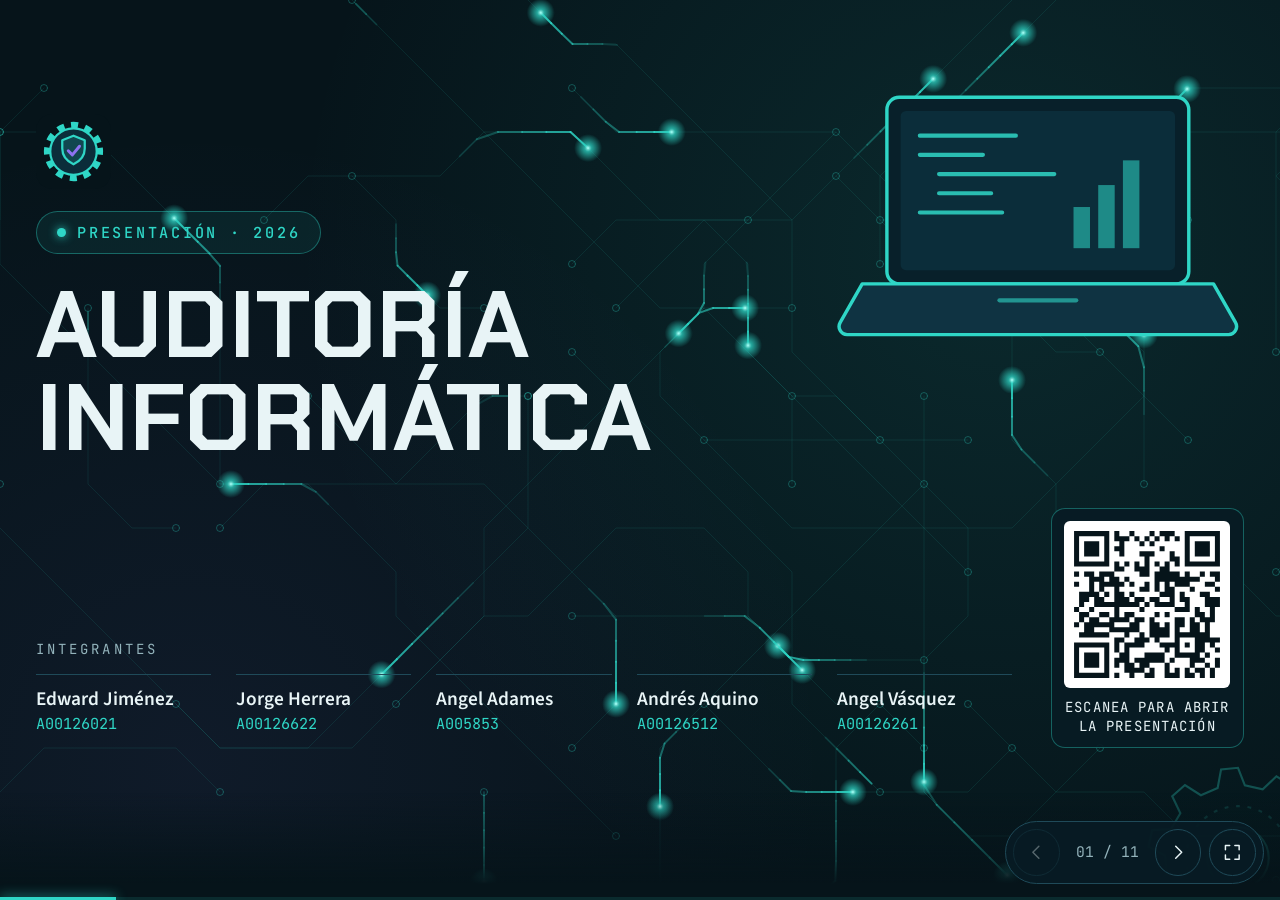
==== commit 4afd5beb: "fullscren adjustment" ====
--- a/index.html
+++ b/index.html
@@ -1,7 +1,12 @@
 <!doctype html><html><head><meta charset=utf8><meta name=viewport content="width=device-width,initial-scale=1,viewport-fit=cover"><style>:root{color-scheme:light;box-sizing:border-box;padding-top:env(safe-area-inset-top,0px);padding-bottom:env(safe-area-inset-bottom,0px)}html{scroll-padding-top:env(safe-area-inset-top,0px)}body{margin:0;padding:0;font:14px -apple-system,BlinkMacSystemFont,sans-serif;background:#fff;color:#000}img{max-width:100%}[hidden]:not([hidden=until-found i]){display:none!important}</style></head><body>
 <title>Auditoría Informática</title>
 <meta name="claude:viewport-fit-sides" content="cover">
+<!-- Ícono de la pestaña del navegador (varios formatos para máxima compatibilidad) -->
+<link rel="icon" href="assets/favicon.ico" sizes="any">
 <link rel="icon" type="image/svg+xml" href="assets/logo.svg">
+<link rel="icon" type="image/png" sizes="32x32" href="assets/favicon-32.png">
+<link rel="icon" type="image/png" sizes="192x192" href="assets/favicon-192.png">
+<link rel="apple-touch-icon" href="assets/apple-touch-icon.png">
 <link rel="preconnect" href="https://fonts.googleapis.com">
 <link rel="preconnect" href="https://fonts.gstatic.com" crossorigin>
 <link href="https://fonts.googleapis.com/css2?family=Chakra+Petch:wght@500;600;700&family=JetBrains+Mono:wght@500&family=Source+Sans+3:wght@400;600&display=swap" rel="stylesheet">
--- a/css/styles.css
+++ b/css/styles.css
@@ -178,7 +178,7 @@
 /* Marco circular que contiene una ilustración */
 .photo-frame {
   position: relative;
-  width: min(100%, 420px);
+  width: min(100%, 21rem);
   max-width: 100%;
   aspect-ratio: 1;
   justify-self: center;
@@ -215,7 +215,7 @@
 .floating-art svg {
   display: block;
   width: 100%;
-  max-width: 520px;
+  max-width: 26rem;
   margin-inline: auto;
   animation: float 7s ease-in-out infinite;
 }
@@ -338,7 +338,7 @@
   position: absolute;
   top: 3rem;
   right: var(--safe-right);
-  width: min(38%, 460px);
+  width: min(38%, 23rem);
   pointer-events: none;
 }
 .cover-laptop svg { display: block; width: 100%; height: auto; animation: float 8s ease-in-out infinite; }
@@ -367,19 +367,19 @@
 }
 .qr-image {
   display: block;
-  width: 7.4rem;
-  height: 7.4rem;
+  width: clamp(8.5rem, 13vw, 12rem);
+  height: clamp(8.5rem, 13vw, 12rem);
   border-radius: 6px;
   image-rendering: pixelated;
 }
 .qr-caption {
   font-family: var(--font-mono);
-  font-size: 0.66rem;
-  line-height: 1.35;
+  font-size: 0.78rem;
+  line-height: 1.4;
   letter-spacing: 0.08em;
   text-align: center;
   text-transform: uppercase;
-  color: var(--color-text-muted);
+  color: var(--color-text);
 }
 
 /* Lista de participantes: una sola fila, en orden */
@@ -582,11 +582,6 @@
 }
 
 /* 8. ADAPTACIÓN A PANTALLAS ---------------------------------------------- */
-
-/* Pantallas muy grandes: más espacio horizontal */
-@media (min-width: 1700px) {
-  :root { --content-max-width: 1440px; }
-}
 
 /* Tablet y móvil horizontal */
 @media (max-width: 1000px) {
@@ -619,8 +614,8 @@
   .team-list { grid-template-columns: repeat(2, minmax(0, 1fr)); }
   .cover-bottom { flex-direction: column; align-items: stretch; }
   .qr-card { flex-direction: row; align-self: flex-start; gap: 0.9rem; padding: 0.6rem 1rem 0.6rem 0.6rem; }
-  .qr-image { width: 5.6rem; height: 5.6rem; }
-  .qr-caption { text-align: left; }
+  .qr-image { width: 7.5rem; height: 7.5rem; }
+  .qr-caption { text-align: left; font-size: 0.74rem; }
   .stage-grid { grid-template-columns: minmax(0, 1fr); }
   .stage-card { flex-direction: row-reverse; align-items: center; min-height: 0; }
   .stage-card-top { gap: 1rem; }
@@ -637,6 +632,15 @@
   .slide-title { margin-bottom: 1rem; }
 }
 
+/* Pantallas de computadora apaisadas (16:9, 16:10, ultra anchas), incluida la pantalla completa.
+   Todo el diseño escala en proporción al tamaño de la ventana, así cada diapositiva
+   cabe completa y no hace falta (ni se permite) desplazarse. */
+@media (min-width: 861px) and (min-height: 480px) and (min-aspect-ratio: 8/5) {
+  html { font-size: min(1.04vw, 1.85vh); }
+  :root { --content-max-width: 72rem; }
+  .slide { overflow: hidden; }
+}
+
 @media (prefers-reduced-motion: reduce) {
   *, *::before, *::after { animation: none !important; transition: none !important; }
 }
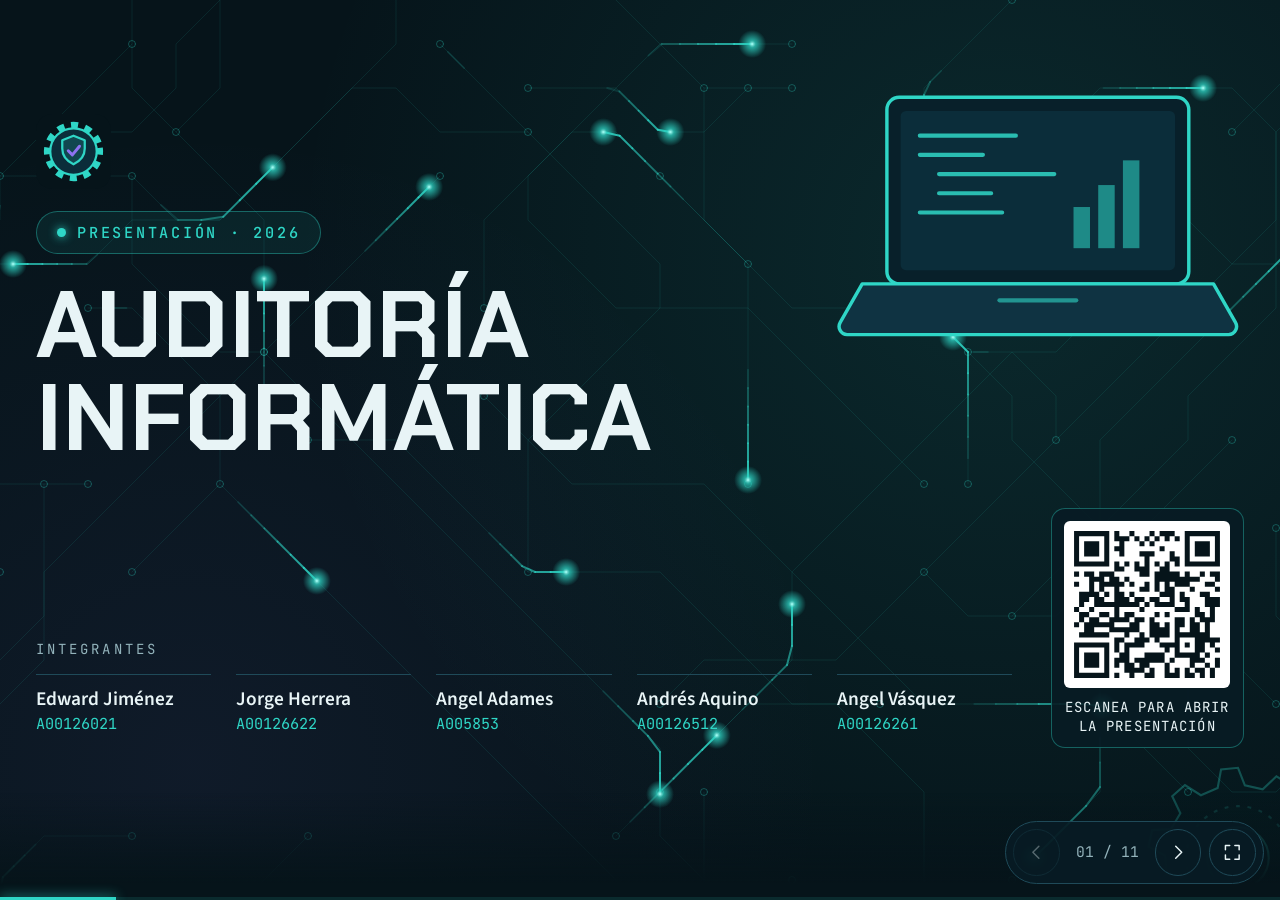
==== commit 50c733ca: "Update index.html" ====
--- a/index.html
+++ b/index.html
@@ -1,12 +1,10 @@
 <!doctype html><html><head><meta charset=utf8><meta name=viewport content="width=device-width,initial-scale=1,viewport-fit=cover"><style>:root{color-scheme:light;box-sizing:border-box;padding-top:env(safe-area-inset-top,0px);padding-bottom:env(safe-area-inset-bottom,0px)}html{scroll-padding-top:env(safe-area-inset-top,0px)}body{margin:0;padding:0;font:14px -apple-system,BlinkMacSystemFont,sans-serif;background:#fff;color:#000}img{max-width:100%}[hidden]:not([hidden=until-found i]){display:none!important}</style></head><body>
 <title>Auditoría Informática</title>
 <meta name="claude:viewport-fit-sides" content="cover">
-<!-- Ícono de la pestaña del navegador (varios formatos para máxima compatibilidad) -->
-<link rel="icon" href="assets/favicon.ico" sizes="any">
-<link rel="icon" type="image/svg+xml" href="assets/logo.svg">
-<link rel="icon" type="image/png" sizes="32x32" href="assets/favicon-32.png">
-<link rel="icon" type="image/png" sizes="192x192" href="assets/favicon-192.png">
-<link rel="apple-touch-icon" href="assets/apple-touch-icon.png">
+<!-- Ícono de la pestaña del navegador. Va incrustado en el propio HTML (data URI)
+     para que se vea aunque la carpeta assets/ no se publique o el navegador guarde caché. -->
+<link rel="icon" type="image/png" sizes="64x64" href="[data-uri]">
+<link rel="apple-touch-icon" href="[data-uri]">
 <link rel="preconnect" href="https://fonts.googleapis.com">
 <link rel="preconnect" href="https://fonts.gstatic.com" crossorigin>
 <link href="https://fonts.googleapis.com/css2?family=Chakra+Petch:wght@500;600;700&family=JetBrains+Mono:wght@500&family=Source+Sans+3:wght@400;600&display=swap" rel="stylesheet">
